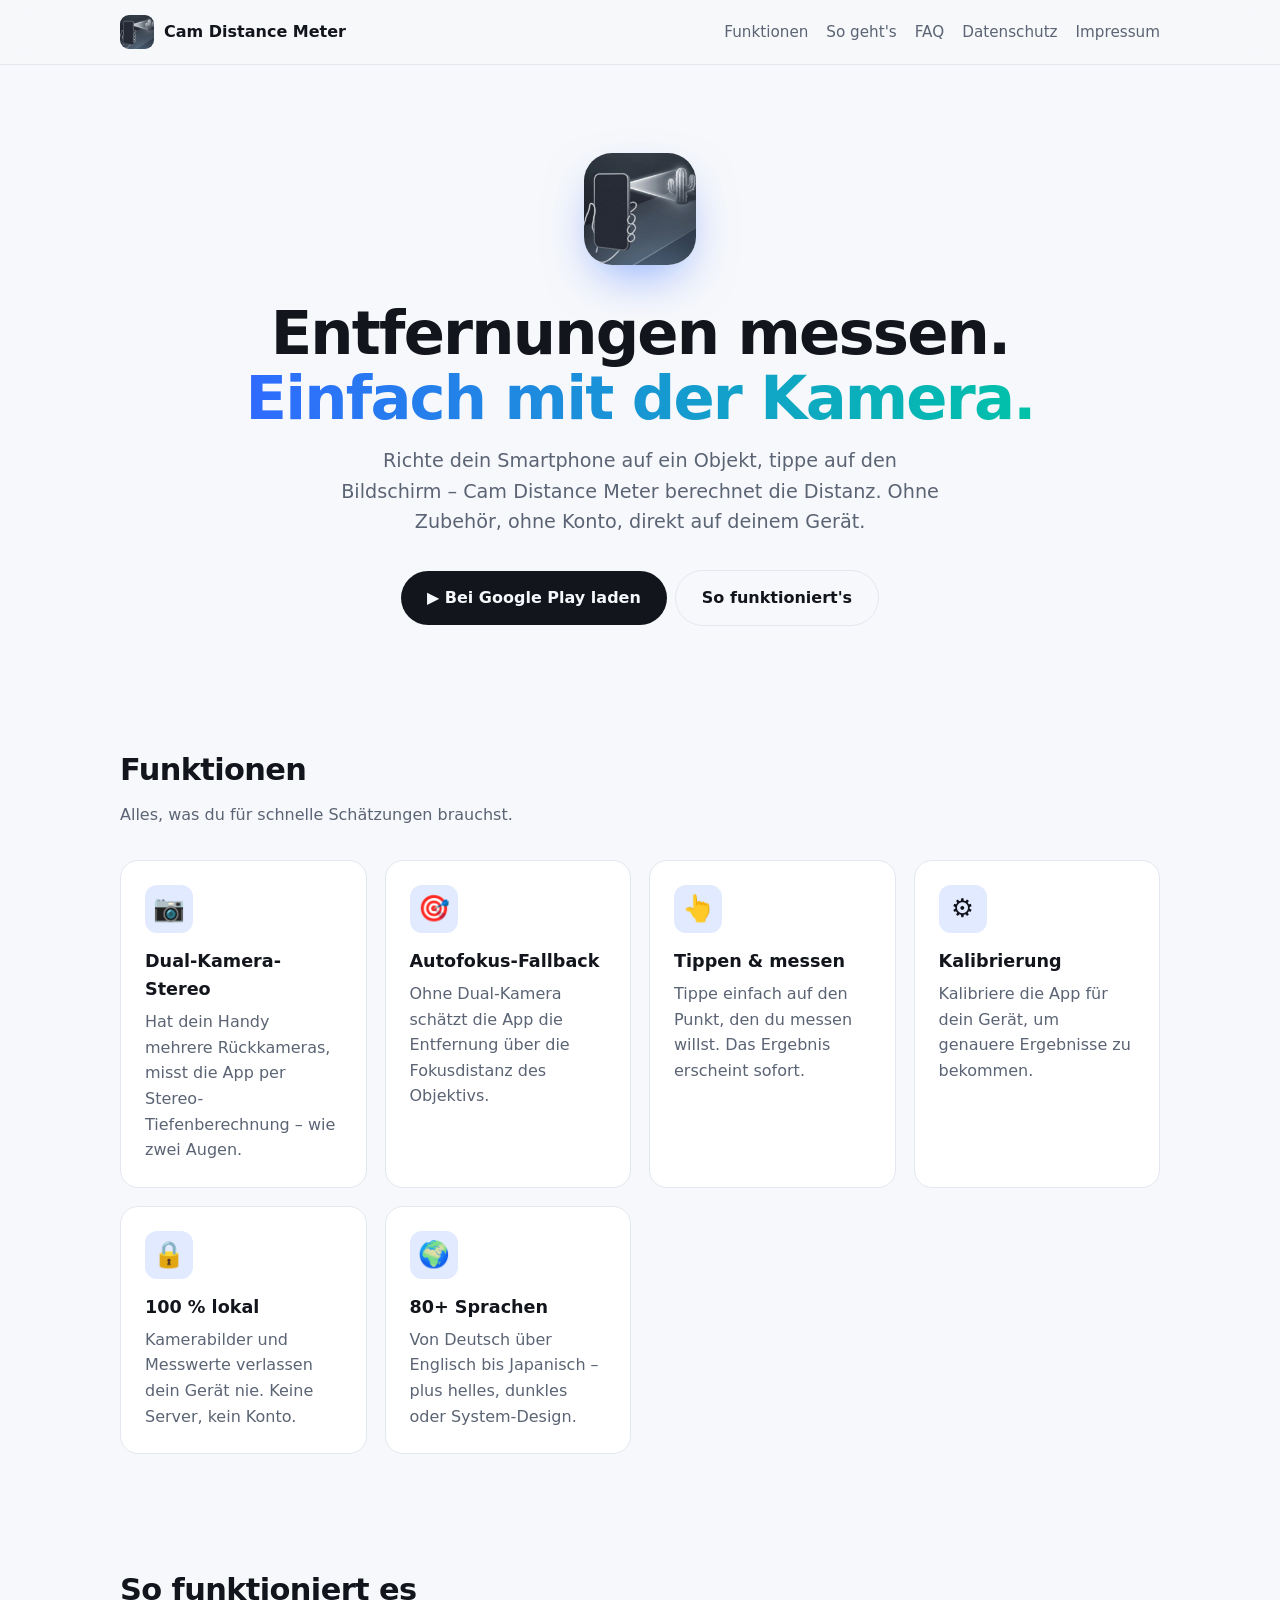
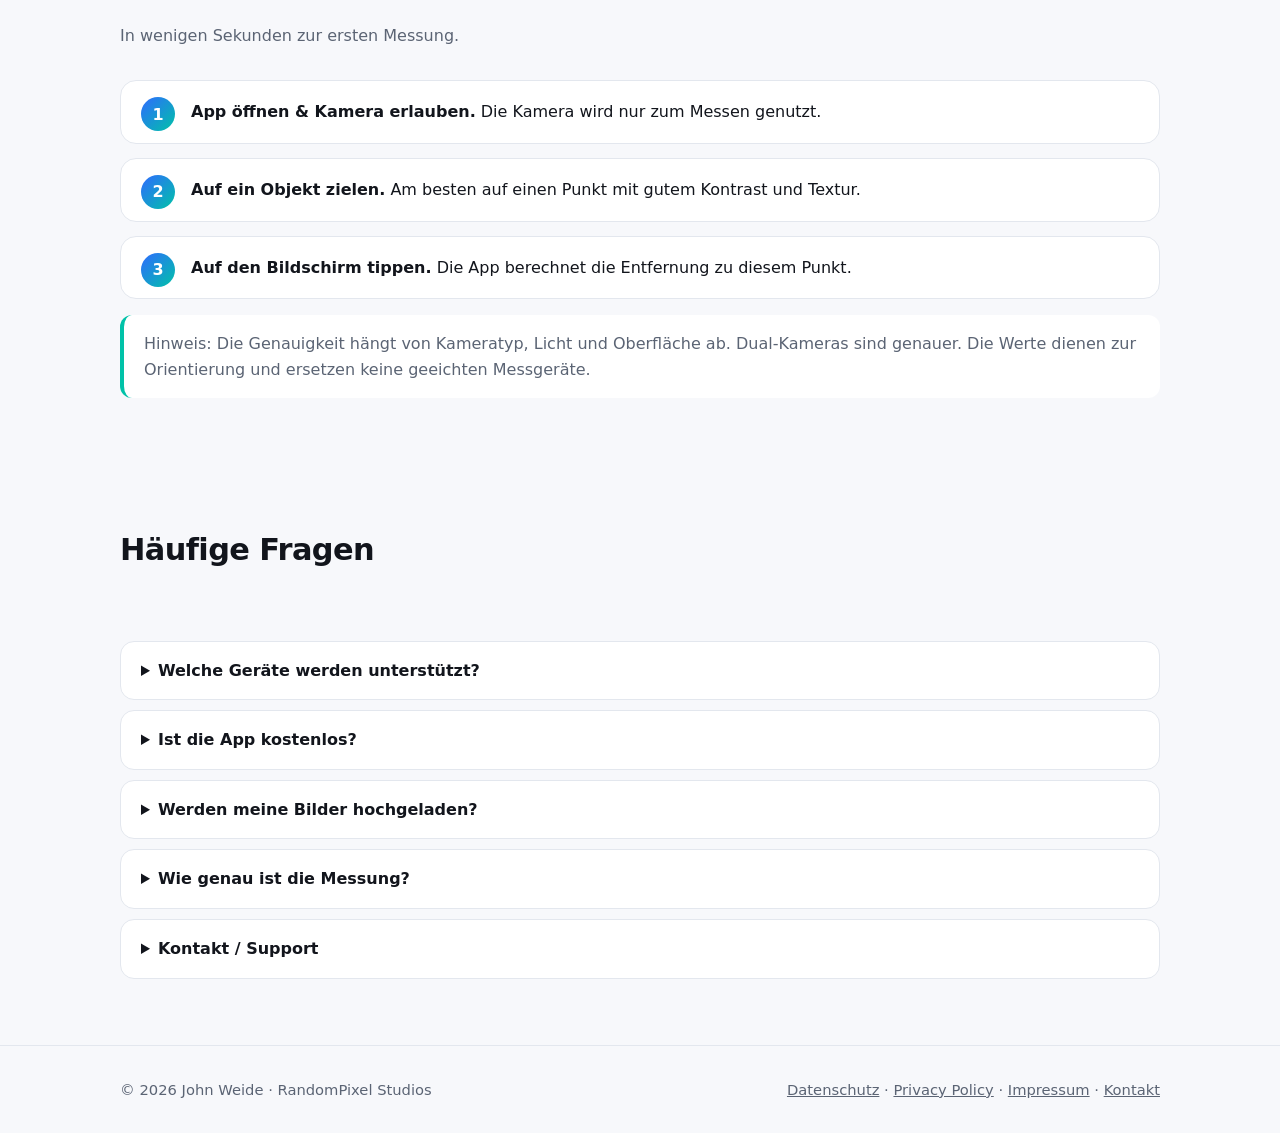
==== index.html @ 82d374c1 "Add Cam Distance Meter website Co-Authored-By: Claude Opus 5.5 <noreply@anthropic.com>" ====
<!doctype html>
<html lang="de"><head><meta charset="utf-8"><meta name="viewport" content="width=device-width,initial-scale=1">
<title>Cam Distance Meter – Entfernungen mit der Kamera messen</title>
<meta name="description" content="Cam Distance Meter misst Entfernungen mit der Kamera deines Android-Smartphones – per Dual-Kamera-Stereo oder Autofokus, komplett lokal auf dem Gerät.">
<link rel="icon" href="icon.png"><link rel="stylesheet" href="style.css"></head>
<body>
<header><div class="wrap"><a class="brand" href="#"><img src="icon.png" alt="">Cam Distance Meter</a>
<nav><a href="#features">Funktionen</a><a href="#how">So geht's</a><a href="#faq">FAQ</a><a href="datenschutz.html">Datenschutz</a><a href="impressum.html">Impressum</a></nav></div></header>
<main>
<div class="hero wrap"><img src="icon.png" alt="App-Icon Cam Distance Meter">
<h1>Entfernungen messen.<br><span class="grad">Einfach mit der Kamera.</span></h1>
<p class="lead">Richte dein Smartphone auf ein Objekt, tippe auf den Bildschirm – Cam Distance Meter berechnet die Distanz. Ohne Zubehör, ohne Konto, direkt auf deinem Gerät.</p>
<a class="btn" href="https://play.google.com/store/apps/details?id=com.camdistancemeter">▶ Bei Google Play laden</a><a class="btn alt" href="#how">So funktioniert's</a></div>

<section id="features"><div class="wrap"><h2>Funktionen</h2><p class="sub">Alles, was du für schnelle Schätzungen brauchst.</p>
<div class="grid">
<div class="card"><div class="ic">📷</div><h3>Dual-Kamera-Stereo</h3><p>Hat dein Handy mehrere Rückkameras, misst die App per Stereo-Tiefenberechnung – wie zwei Augen.</p></div>
<div class="card"><div class="ic">🎯</div><h3>Autofokus-Fallback</h3><p>Ohne Dual-Kamera schätzt die App die Entfernung über die Fokusdistanz des Objektivs.</p></div>
<div class="card"><div class="ic">👆</div><h3>Tippen &amp; messen</h3><p>Tippe einfach auf den Punkt, den du messen willst. Das Ergebnis erscheint sofort.</p></div>
<div class="card"><div class="ic">⚙️</div><h3>Kalibrierung</h3><p>Kalibriere die App für dein Gerät, um genauere Ergebnisse zu bekommen.</p></div>
<div class="card"><div class="ic">🔒</div><h3>100 % lokal</h3><p>Kamerabilder und Messwerte verlassen dein Gerät nie. Keine Server, kein Konto.</p></div>
<div class="card"><div class="ic">🌍</div><h3>80+ Sprachen</h3><p>Von Deutsch über Englisch bis Japanisch – plus helles, dunkles oder System-Design.</p></div>
</div></div></section>

<section id="how"><div class="wrap"><h2>So funktioniert es</h2><p class="sub">In wenigen Sekunden zur ersten Messung.</p>
<ol class="steps"><li><strong>App öffnen &amp; Kamera erlauben.</strong> Die Kamera wird nur zum Messen genutzt.</li>
<li><strong>Auf ein Objekt zielen.</strong> Am besten auf einen Punkt mit gutem Kontrast und Textur.</li>
<li><strong>Auf den Bildschirm tippen.</strong> Die App berechnet die Entfernung zu diesem Punkt.</li></ol>
<p class="note">Hinweis: Die Genauigkeit hängt von Kameratyp, Licht und Oberfläche ab. Dual-Kameras sind genauer. Die Werte dienen zur Orientierung und ersetzen keine geeichten Messgeräte.</p></div></section>

<section id="faq"><div class="wrap"><h2>Häufige Fragen</h2><p class="sub">&nbsp;</p>
<details><summary>Welche Geräte werden unterstützt?</summary><p>Android-Smartphones mit Rückkamera. Am besten funktioniert die App mit mehreren Rückkameras. Festfokus-Objektive ohne Autofokus können keine Entfernung messen.</p></details>
<details><summary>Ist die App kostenlos?</summary><p>Ja. Sie wird durch ein kleines Werbebanner (Google AdMob) finanziert. Deine Einwilligung kannst du in den App-Einstellungen unter Datenschutz jederzeit ändern.</p></details>
<details><summary>Werden meine Bilder hochgeladen?</summary><p>Nein. Alle Berechnungen laufen lokal auf deinem Gerät. Es werden keine Kamerabilder oder Messwerte gespeichert oder versendet.</p></details>
<details><summary>Wie genau ist die Messung?</summary><p>Das hängt vom Gerät ab. Für Schätzungen im Alltag reicht es meist gut aus. Für sicherheitsrelevante oder professionelle Messungen nutze bitte geeignete Messgeräte.</p></details>
<details><summary>Kontakt / Support</summary><p>Schreib uns an <a href="mailto:randompixxelstudios@gmail.com">randompixxelstudios@gmail.com</a>.</p></details>
</div></section>
</main>
<footer><div class="wrap"><span>© 2026 John Weide · RandomPixel Studios</span><span><a href="datenschutz.html">Datenschutz</a> · <a href="privacy.html">Privacy Policy</a> · <a href="impressum.html">Impressum</a> · <a href="mailto:randompixxelstudios@gmail.com">Kontakt</a></span></div></footer>
</body></html>
---- style.css ----
:root{--bg:#f7f8fb;--fg:#12151c;--muted:#5b6474;--card:#fff;--line:#e3e7ee;--accent:#2f6bff;--accent2:#00c2a8}
@media (prefers-color-scheme:dark){:root{--bg:#0c0f15;--fg:#eef1f6;--muted:#9aa4b5;--card:#151a23;--line:#242b38;--accent:#6b97ff;--accent2:#2ee0c6}}
*{box-sizing:border-box}html{scroll-behavior:smooth}
body{margin:0;background:var(--bg);color:var(--fg);font:16px/1.6 Inter,system-ui,-apple-system,"Segoe UI",Roboto,sans-serif}
a{color:var(--accent)}
.wrap{max-width:1080px;margin:0 auto;padding:0 20px}
header{position:sticky;top:0;z-index:5;backdrop-filter:blur(12px);background:color-mix(in srgb,var(--bg) 80%,transparent);border-bottom:1px solid var(--line)}
header .wrap{display:flex;align-items:center;justify-content:space-between;height:64px;gap:12px}
.brand{display:flex;align-items:center;gap:10px;font-weight:700;color:var(--fg);text-decoration:none}
.brand img{width:34px;height:34px;border-radius:9px}
nav{display:flex;gap:18px;flex-wrap:wrap}nav a{color:var(--muted);text-decoration:none;font-size:.95rem}nav a:hover{color:var(--fg)}
.hero{padding:88px 0 64px;text-align:center}
.hero img{width:112px;height:112px;border-radius:28px;box-shadow:0 20px 50px -15px color-mix(in srgb,var(--accent) 60%,transparent)}
h1{font-size:clamp(2.2rem,6vw,3.8rem);line-height:1.08;margin:28px 0 14px;letter-spacing:-.03em}
.grad{background:linear-gradient(90deg,var(--accent),var(--accent2));-webkit-background-clip:text;background-clip:text;color:transparent}
.lead{font-size:1.2rem;color:var(--muted);max-width:620px;margin:0 auto 32px}
.btn{display:inline-flex;align-items:center;gap:10px;padding:14px 26px;border-radius:999px;background:var(--fg);color:var(--bg);font-weight:600;text-decoration:none}
.btn.alt{background:transparent;color:var(--fg);border:1px solid var(--line);margin-left:8px}
section{padding:56px 0}h2{font-size:1.9rem;letter-spacing:-.02em;margin:0 0 8px}
.sub{color:var(--muted);margin:0 0 32px}
.grid{display:grid;grid-template-columns:repeat(auto-fit,minmax(230px,1fr));gap:18px}
.card{background:var(--card);border:1px solid var(--line);border-radius:18px;padding:24px}
.card .ic{font-size:1.6rem;width:48px;height:48px;display:grid;place-items:center;border-radius:12px;background:color-mix(in srgb,var(--accent) 14%,transparent);margin-bottom:14px}
.card h3{margin:0 0 6px;font-size:1.1rem}.card p{margin:0;color:var(--muted)}
.steps{counter-reset:s;list-style:none;padding:0;display:grid;gap:14px}
.steps li{counter-increment:s;background:var(--card);border:1px solid var(--line);border-radius:16px;padding:18px 20px 18px 70px;position:relative}
.steps li::before{content:counter(s);position:absolute;left:20px;top:16px;width:34px;height:34px;border-radius:50%;display:grid;place-items:center;background:linear-gradient(135deg,var(--accent),var(--accent2));color:#fff;font-weight:700}
.note{border-left:4px solid var(--accent2);background:var(--card);padding:16px 20px;border-radius:12px;color:var(--muted)}
details{background:var(--card);border:1px solid var(--line);border-radius:14px;padding:16px 20px;margin-bottom:10px}summary{cursor:pointer;font-weight:600}
footer{border-top:1px solid var(--line);padding:32px 0;color:var(--muted);font-size:.92rem}
footer .wrap{display:flex;justify-content:space-between;flex-wrap:wrap;gap:12px}footer a{color:var(--muted)}
.legal{max-width:780px;padding:48px 20px 80px}.legal h2{margin-top:48px;font-size:1.6rem}.legal h3{margin-top:28px}
.legal p,.legal li{color:var(--muted)}.legal .switch{margin-bottom:8px}
@media(max-width:640px){nav{display:none}.btn.alt{margin:10px 0 0}}
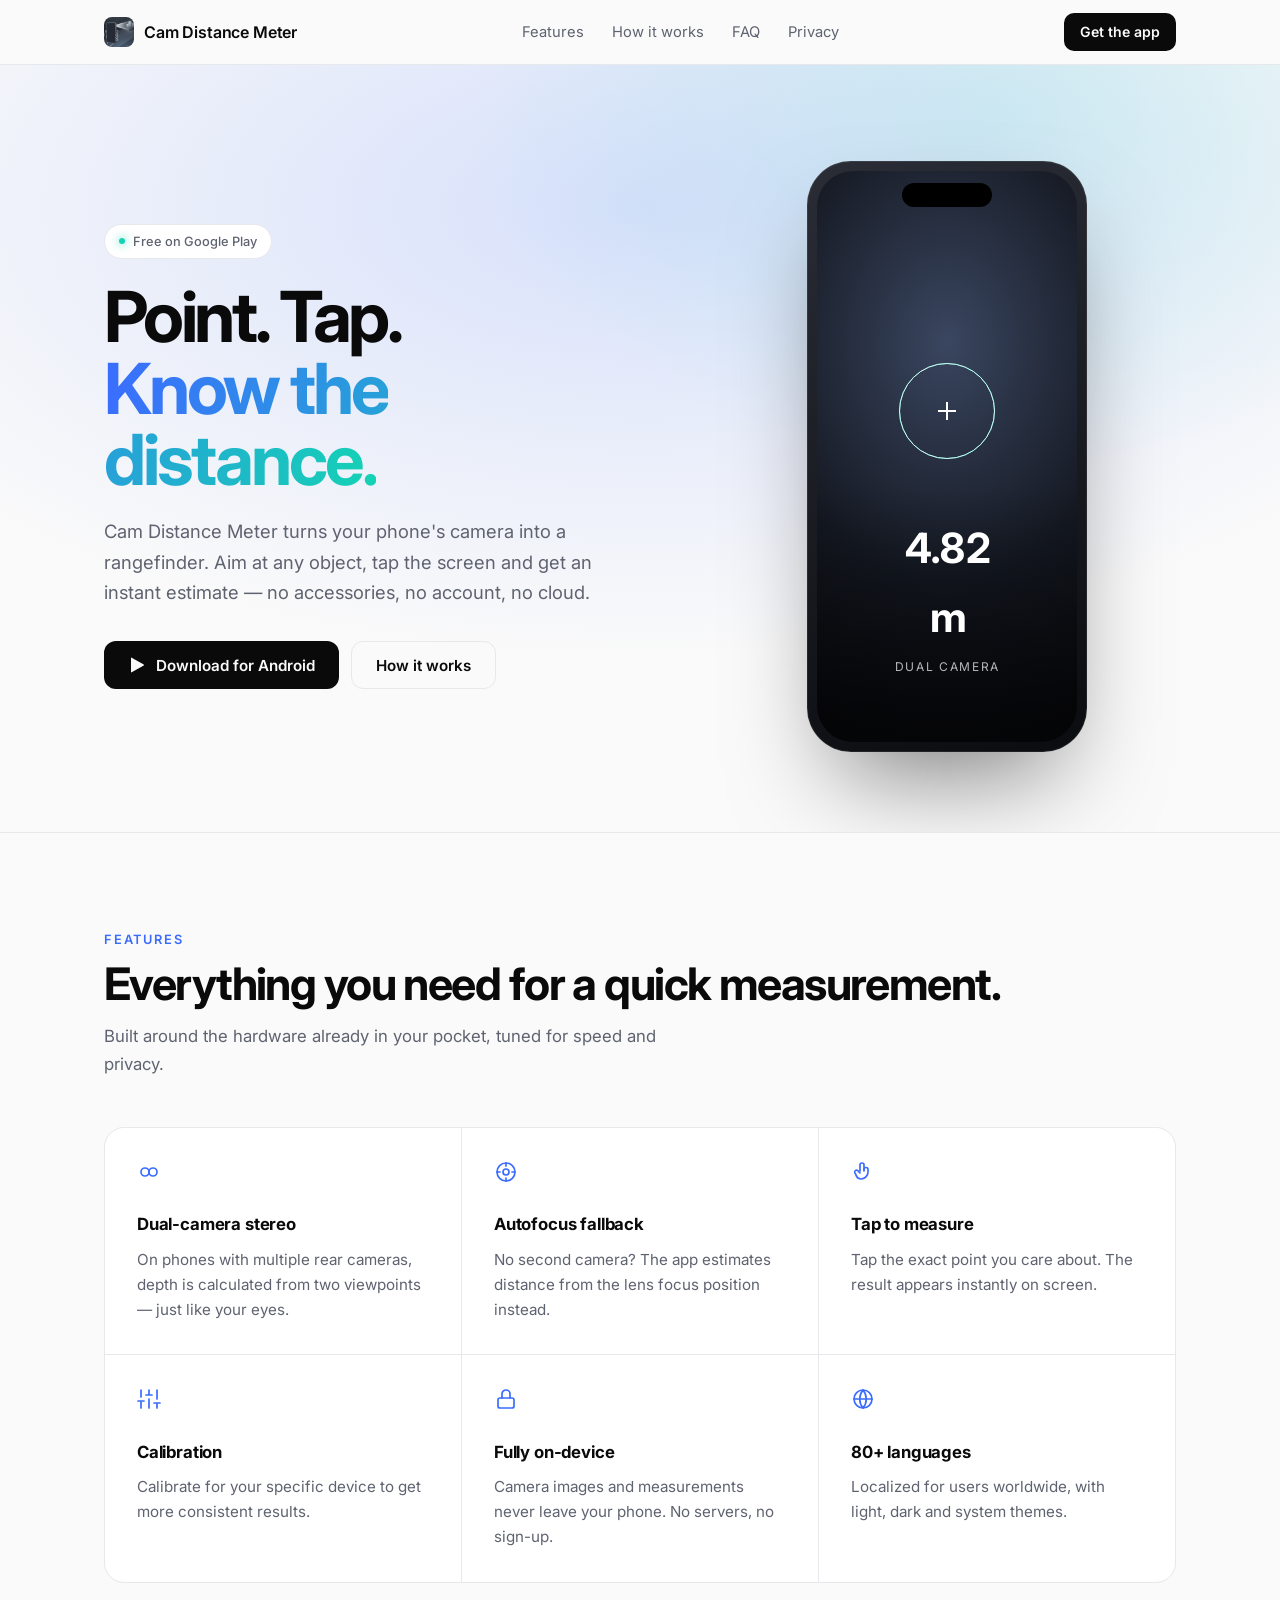
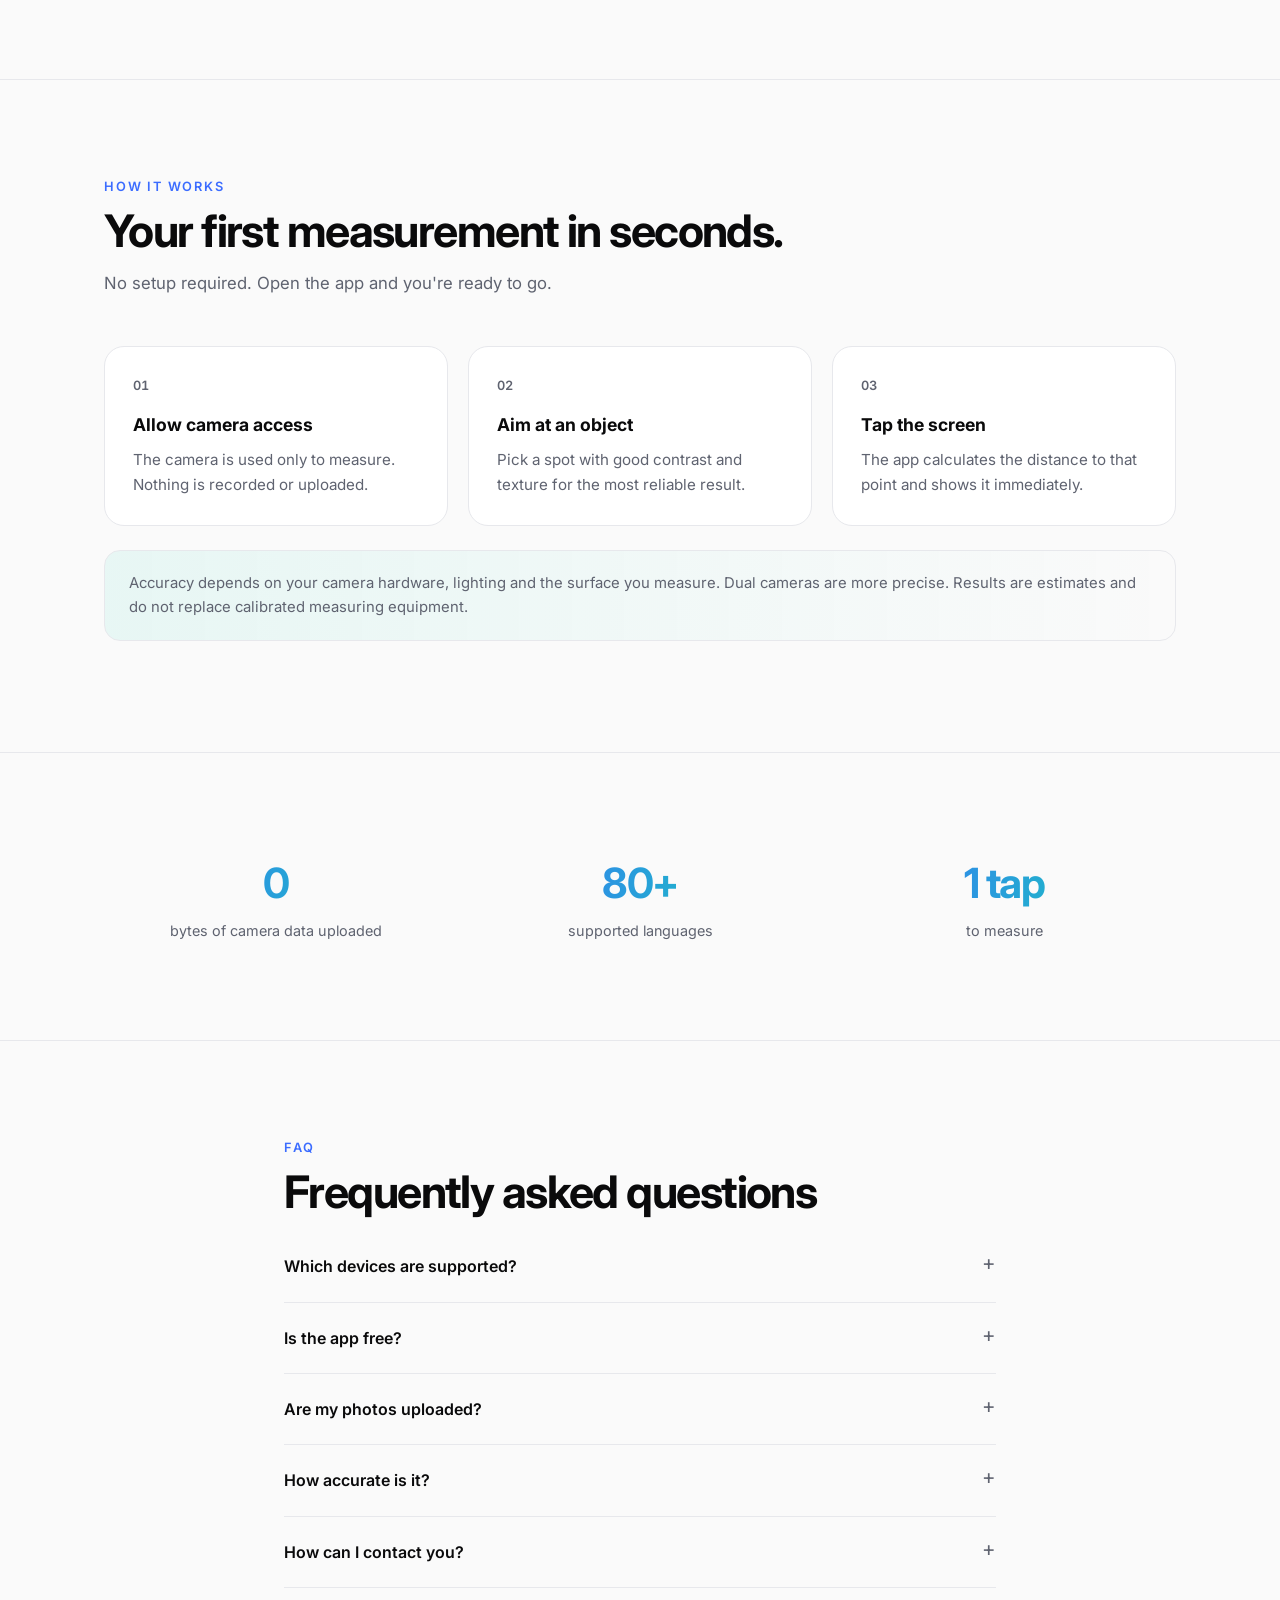
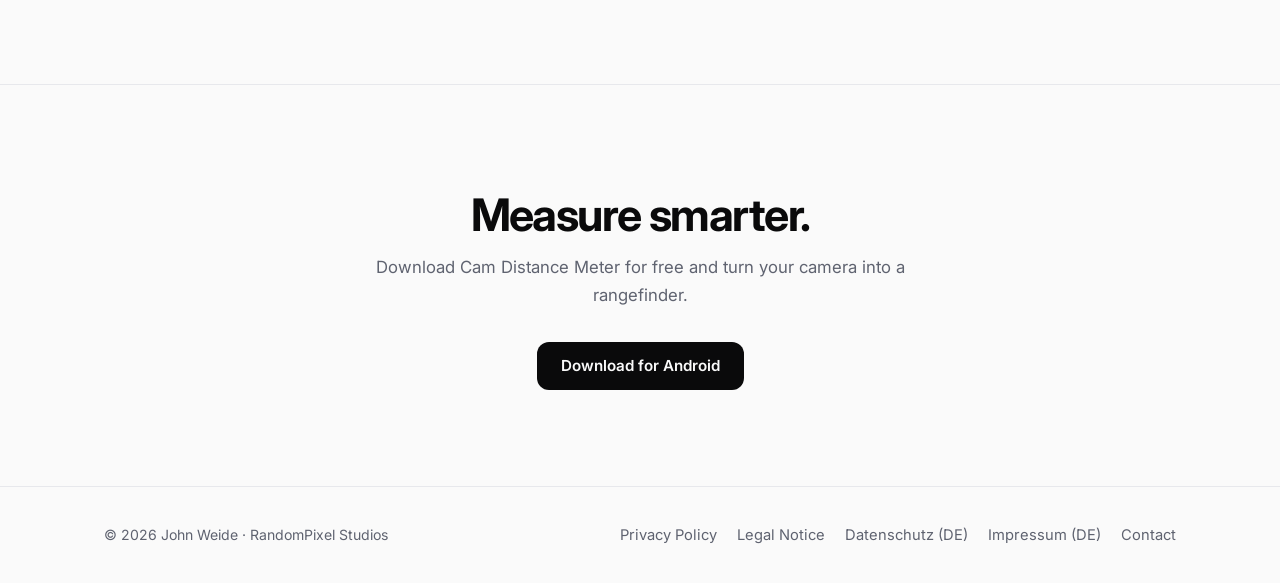
==== commit a8190894: "Redesign website in English Co-Authored-By: Claude Opus 5.5 <noreply@anthropic.com>" ====
--- a/index.html
+++ b/index.html
@@ -1,40 +1,57 @@
 <!doctype html>
-<html lang="de"><head><meta charset="utf-8"><meta name="viewport" content="width=device-width,initial-scale=1">
-<title>Cam Distance Meter – Entfernungen mit der Kamera messen</title>
-<meta name="description" content="Cam Distance Meter misst Entfernungen mit der Kamera deines Android-Smartphones – per Dual-Kamera-Stereo oder Autofokus, komplett lokal auf dem Gerät.">
-<link rel="icon" href="icon.png"><link rel="stylesheet" href="style.css"></head>
+<html lang="en"><head><meta charset="utf-8"><meta name="viewport" content="width=device-width,initial-scale=1">
+<title>Cam Distance Meter – Measure distance with your camera</title>
+<meta name="description" content="Cam Distance Meter measures distances with your Android phone's camera using dual-camera stereo depth or autofocus. Everything runs on your device.">
+<link rel="icon" href="icon.png">
+<link rel="preconnect" href="https://fonts.googleapis.com"><link href="https://fonts.googleapis.com/css2?family=Inter:wght@400;500;600;700&display=swap" rel="stylesheet">
+<link rel="stylesheet" href="style.css"></head>
 <body>
 <header><div class="wrap"><a class="brand" href="#"><img src="icon.png" alt="">Cam Distance Meter</a>
-<nav><a href="#features">Funktionen</a><a href="#how">So geht's</a><a href="#faq">FAQ</a><a href="datenschutz.html">Datenschutz</a><a href="impressum.html">Impressum</a></nav></div></header>
+<nav><a href="#features">Features</a><a href="#how">How it works</a><a href="#faq">FAQ</a><a href="privacy.html">Privacy</a></nav>
+<a class="btn sm" href="https://play.google.com/store/apps/details?id=com.camdistancemeter">Get the app</a></div></header>
 <main>
-<div class="hero wrap"><img src="icon.png" alt="App-Icon Cam Distance Meter">
-<h1>Entfernungen messen.<br><span class="grad">Einfach mit der Kamera.</span></h1>
-<p class="lead">Richte dein Smartphone auf ein Objekt, tippe auf den Bildschirm – Cam Distance Meter berechnet die Distanz. Ohne Zubehör, ohne Konto, direkt auf deinem Gerät.</p>
-<a class="btn" href="https://play.google.com/store/apps/details?id=com.camdistancemeter">▶ Bei Google Play laden</a><a class="btn alt" href="#how">So funktioniert's</a></div>
+<div class="hero"><div class="wrap">
+<div><span class="eyebrow"><i></i>Free on Google Play</span>
+<h1>Point. Tap.<br><span class="grad">Know the distance.</span></h1>
+<p class="lead">Cam Distance Meter turns your phone's camera into a rangefinder. Aim at any object, tap the screen and get an instant estimate — no accessories, no account, no cloud.</p>
+<div class="cta"><a class="btn" href="https://play.google.com/store/apps/details?id=com.camdistancemeter"><svg viewBox="0 0 24 24" fill="currentColor"><path d="M4 2.8v18.4c0 .5.5.8.9.6L21 12.6c.4-.2.4-.9 0-1.2L4.9 2.2c-.4-.2-.9.1-.9.6z"/></svg>Download for Android</a><a class="btn ghost" href="#how">How it works</a></div></div>
+<div class="phone" aria-hidden="true"><div class="screen"><div class="notch"></div><div class="pulse"></div><div class="reticle"></div><div class="readout"><b>4.82 m</b><span>Dual camera</span></div></div></div>
+</div></div>
 
-<section id="features"><div class="wrap"><h2>Funktionen</h2><p class="sub">Alles, was du für schnelle Schätzungen brauchst.</p>
+<section id="features"><div class="wrap"><div class="kicker">Features</div><h2>Everything you need for a quick measurement.</h2><p class="sub">Built around the hardware already in your pocket, tuned for speed and privacy.</p>
 <div class="grid">
-<div class="card"><div class="ic">📷</div><h3>Dual-Kamera-Stereo</h3><p>Hat dein Handy mehrere Rückkameras, misst die App per Stereo-Tiefenberechnung – wie zwei Augen.</p></div>
-<div class="card"><div class="ic">🎯</div><h3>Autofokus-Fallback</h3><p>Ohne Dual-Kamera schätzt die App die Entfernung über die Fokusdistanz des Objektivs.</p></div>
-<div class="card"><div class="ic">👆</div><h3>Tippen &amp; messen</h3><p>Tippe einfach auf den Punkt, den du messen willst. Das Ergebnis erscheint sofort.</p></div>
-<div class="card"><div class="ic">⚙️</div><h3>Kalibrierung</h3><p>Kalibriere die App für dein Gerät, um genauere Ergebnisse zu bekommen.</p></div>
-<div class="card"><div class="ic">🔒</div><h3>100 % lokal</h3><p>Kamerabilder und Messwerte verlassen dein Gerät nie. Keine Server, kein Konto.</p></div>
-<div class="card"><div class="ic">🌍</div><h3>80+ Sprachen</h3><p>Von Deutsch über Englisch bis Japanisch – plus helles, dunkles oder System-Design.</p></div>
+<div class="feat"><svg viewBox="0 0 24 24"><circle cx="8" cy="12" r="4"/><circle cx="16" cy="12" r="4"/></svg><h3>Dual-camera stereo</h3><p>On phones with multiple rear cameras, depth is calculated from two viewpoints — just like your eyes.</p></div>
+<div class="feat"><svg viewBox="0 0 24 24"><circle cx="12" cy="12" r="9"/><circle cx="12" cy="12" r="3"/><path d="M12 3v3M12 18v3M3 12h3M18 12h3"/></svg><h3>Autofocus fallback</h3><p>No second camera? The app estimates distance from the lens focus position instead.</p></div>
+<div class="feat"><svg viewBox="0 0 24 24"><path d="M9 11V5a2 2 0 0 1 4 0v6"/><path d="M13 9.5a2 2 0 0 1 4 0V12a7 7 0 0 1-7 7h-.5A5.5 5.5 0 0 1 5 15l-1.2-2.4a1.8 1.8 0 0 1 3-1.9L9 13"/></svg><h3>Tap to measure</h3><p>Tap the exact point you care about. The result appears instantly on screen.</p></div>
+<div class="feat"><svg viewBox="0 0 24 24"><path d="M4 21v-7M4 10V3M12 21v-9M12 8V3M20 21v-5M20 12V3M1 14h6M9 8h6M17 16h6"/></svg><h3>Calibration</h3><p>Calibrate for your specific device to get more consistent results.</p></div>
+<div class="feat"><svg viewBox="0 0 24 24"><rect x="4" y="11" width="16" height="10" rx="2"/><path d="M8 11V7a4 4 0 0 1 8 0v4"/></svg><h3>Fully on-device</h3><p>Camera images and measurements never leave your phone. No servers, no sign-up.</p></div>
+<div class="feat"><svg viewBox="0 0 24 24"><circle cx="12" cy="12" r="9"/><path d="M3 12h18M12 3a14 14 0 0 1 0 18M12 3a14 14 0 0 0 0 18"/></svg><h3>80+ languages</h3><p>Localized for users worldwide, with light, dark and system themes.</p></div>
 </div></div></section>
 
-<section id="how"><div class="wrap"><h2>So funktioniert es</h2><p class="sub">In wenigen Sekunden zur ersten Messung.</p>
-<ol class="steps"><li><strong>App öffnen &amp; Kamera erlauben.</strong> Die Kamera wird nur zum Messen genutzt.</li>
-<li><strong>Auf ein Objekt zielen.</strong> Am besten auf einen Punkt mit gutem Kontrast und Textur.</li>
-<li><strong>Auf den Bildschirm tippen.</strong> Die App berechnet die Entfernung zu diesem Punkt.</li></ol>
-<p class="note">Hinweis: Die Genauigkeit hängt von Kameratyp, Licht und Oberfläche ab. Dual-Kameras sind genauer. Die Werte dienen zur Orientierung und ersetzen keine geeichten Messgeräte.</p></div></section>
+<section id="how"><div class="wrap"><div class="kicker">How it works</div><h2>Your first measurement in seconds.</h2><p class="sub">No setup required. Open the app and you're ready to go.</p>
+<div class="steps">
+<div class="step"><div class="n">01</div><h3>Allow camera access</h3><p>The camera is used only to measure. Nothing is recorded or uploaded.</p></div>
+<div class="step"><div class="n">02</div><h3>Aim at an object</h3><p>Pick a spot with good contrast and texture for the most reliable result.</p></div>
+<div class="step"><div class="n">03</div><h3>Tap the screen</h3><p>The app calculates the distance to that point and shows it immediately.</p></div>
+</div>
+<p class="callout">Accuracy depends on your camera hardware, lighting and the surface you measure. Dual cameras are more precise. Results are estimates and do not replace calibrated measuring equipment.</p>
+</div></section>
 
-<section id="faq"><div class="wrap"><h2>Häufige Fragen</h2><p class="sub">&nbsp;</p>
-<details><summary>Welche Geräte werden unterstützt?</summary><p>Android-Smartphones mit Rückkamera. Am besten funktioniert die App mit mehreren Rückkameras. Festfokus-Objektive ohne Autofokus können keine Entfernung messen.</p></details>
-<details><summary>Ist die App kostenlos?</summary><p>Ja. Sie wird durch ein kleines Werbebanner (Google AdMob) finanziert. Deine Einwilligung kannst du in den App-Einstellungen unter Datenschutz jederzeit ändern.</p></details>
-<details><summary>Werden meine Bilder hochgeladen?</summary><p>Nein. Alle Berechnungen laufen lokal auf deinem Gerät. Es werden keine Kamerabilder oder Messwerte gespeichert oder versendet.</p></details>
-<details><summary>Wie genau ist die Messung?</summary><p>Das hängt vom Gerät ab. Für Schätzungen im Alltag reicht es meist gut aus. Für sicherheitsrelevante oder professionelle Messungen nutze bitte geeignete Messgeräte.</p></details>
-<details><summary>Kontakt / Support</summary><p>Schreib uns an <a href="mailto:randompixxelstudios@gmail.com">randompixxelstudios@gmail.com</a>.</p></details>
+<section><div class="wrap stats">
+<div><b class="grad">0</b><span>bytes of camera data uploaded</span></div>
+<div><b class="grad">80+</b><span>supported languages</span></div>
+<div><b class="grad">1 tap</b><span>to measure</span></div>
 </div></section>
+
+<section id="faq"><div class="wrap faq"><div class="kicker">FAQ</div><h2>Frequently asked questions</h2>
+<details><summary>Which devices are supported?</summary><p>Android phones with a rear camera. The app works best on devices with multiple rear cameras. Fixed-focus lenses without autofocus cannot measure distance.</p></details>
+<details><summary>Is the app free?</summary><p>Yes. It is supported by a small banner ad (Google AdMob). You can change your ad consent at any time in the app under Settings → Privacy.</p></details>
+<details><summary>Are my photos uploaded?</summary><p>No. All calculations run locally on your device. Camera images and measurement results are never stored on or sent to our servers.</p></details>
+<details><summary>How accurate is it?</summary><p>It depends on your device. For everyday estimates it works well. For safety-critical or professional measurements, please use proper measuring equipment.</p></details>
+<details><summary>How can I contact you?</summary><p>Email us at <a href="mailto:randompixxelstudios@gmail.com">randompixxelstudios@gmail.com</a>.</p></details>
+</div></section>
+
+<section class="final"><div class="wrap"><h2>Measure smarter.</h2><p class="sub">Download Cam Distance Meter for free and turn your camera into a rangefinder.</p><a class="btn" href="https://play.google.com/store/apps/details?id=com.camdistancemeter">Download for Android</a></div></section>
 </main>
-<footer><div class="wrap"><span>© 2026 John Weide · RandomPixel Studios</span><span><a href="datenschutz.html">Datenschutz</a> · <a href="privacy.html">Privacy Policy</a> · <a href="impressum.html">Impressum</a> · <a href="mailto:randompixxelstudios@gmail.com">Kontakt</a></span></div></footer>
+<footer><div class="wrap"><span>© 2026 John Weide · RandomPixel Studios</span><nav><a href="privacy.html">Privacy Policy</a><a href="privacy.html#legal">Legal Notice</a><a href="datenschutz.html">Datenschutz (DE)</a><a href="impressum.html">Impressum (DE)</a><a href="mailto:randompixxelstudios@gmail.com">Contact</a></nav></div></footer>
 </body></html>
--- a/style.css
+++ b/style.css
@@ -1,34 +1,70 @@
-:root{--bg:#f7f8fb;--fg:#12151c;--muted:#5b6474;--card:#fff;--line:#e3e7ee;--accent:#2f6bff;--accent2:#00c2a8}
-@media (prefers-color-scheme:dark){:root{--bg:#0c0f15;--fg:#eef1f6;--muted:#9aa4b5;--card:#151a23;--line:#242b38;--accent:#6b97ff;--accent2:#2ee0c6}}
+:root{--bg:#fafafa;--bg2:#fff;--fg:#0a0a0b;--muted:#5f6370;--line:#e7e8ec;--accent:#3b6cff;--accent2:#14d3b4;--glow:rgba(59,108,255,.18)}
+@media (prefers-color-scheme:dark){:root{--bg:#07080b;--bg2:#0f1116;--fg:#f2f3f5;--muted:#8d93a1;--line:#1c1f27;--accent:#6d8fff;--accent2:#2ee6c6;--glow:rgba(109,143,255,.22)}}
 *{box-sizing:border-box}html{scroll-behavior:smooth}
-body{margin:0;background:var(--bg);color:var(--fg);font:16px/1.6 Inter,system-ui,-apple-system,"Segoe UI",Roboto,sans-serif}
-a{color:var(--accent)}
-.wrap{max-width:1080px;margin:0 auto;padding:0 20px}
-header{position:sticky;top:0;z-index:5;backdrop-filter:blur(12px);background:color-mix(in srgb,var(--bg) 80%,transparent);border-bottom:1px solid var(--line)}
-header .wrap{display:flex;align-items:center;justify-content:space-between;height:64px;gap:12px}
-.brand{display:flex;align-items:center;gap:10px;font-weight:700;color:var(--fg);text-decoration:none}
-.brand img{width:34px;height:34px;border-radius:9px}
-nav{display:flex;gap:18px;flex-wrap:wrap}nav a{color:var(--muted);text-decoration:none;font-size:.95rem}nav a:hover{color:var(--fg)}
-.hero{padding:88px 0 64px;text-align:center}
-.hero img{width:112px;height:112px;border-radius:28px;box-shadow:0 20px 50px -15px color-mix(in srgb,var(--accent) 60%,transparent)}
-h1{font-size:clamp(2.2rem,6vw,3.8rem);line-height:1.08;margin:28px 0 14px;letter-spacing:-.03em}
-.grad{background:linear-gradient(90deg,var(--accent),var(--accent2));-webkit-background-clip:text;background-clip:text;color:transparent}
-.lead{font-size:1.2rem;color:var(--muted);max-width:620px;margin:0 auto 32px}
-.btn{display:inline-flex;align-items:center;gap:10px;padding:14px 26px;border-radius:999px;background:var(--fg);color:var(--bg);font-weight:600;text-decoration:none}
-.btn.alt{background:transparent;color:var(--fg);border:1px solid var(--line);margin-left:8px}
-section{padding:56px 0}h2{font-size:1.9rem;letter-spacing:-.02em;margin:0 0 8px}
-.sub{color:var(--muted);margin:0 0 32px}
-.grid{display:grid;grid-template-columns:repeat(auto-fit,minmax(230px,1fr));gap:18px}
-.card{background:var(--card);border:1px solid var(--line);border-radius:18px;padding:24px}
-.card .ic{font-size:1.6rem;width:48px;height:48px;display:grid;place-items:center;border-radius:12px;background:color-mix(in srgb,var(--accent) 14%,transparent);margin-bottom:14px}
-.card h3{margin:0 0 6px;font-size:1.1rem}.card p{margin:0;color:var(--muted)}
-.steps{counter-reset:s;list-style:none;padding:0;display:grid;gap:14px}
-.steps li{counter-increment:s;background:var(--card);border:1px solid var(--line);border-radius:16px;padding:18px 20px 18px 70px;position:relative}
-.steps li::before{content:counter(s);position:absolute;left:20px;top:16px;width:34px;height:34px;border-radius:50%;display:grid;place-items:center;background:linear-gradient(135deg,var(--accent),var(--accent2));color:#fff;font-weight:700}
-.note{border-left:4px solid var(--accent2);background:var(--card);padding:16px 20px;border-radius:12px;color:var(--muted)}
-details{background:var(--card);border:1px solid var(--line);border-radius:14px;padding:16px 20px;margin-bottom:10px}summary{cursor:pointer;font-weight:600}
-footer{border-top:1px solid var(--line);padding:32px 0;color:var(--muted);font-size:.92rem}
-footer .wrap{display:flex;justify-content:space-between;flex-wrap:wrap;gap:12px}footer a{color:var(--muted)}
-.legal{max-width:780px;padding:48px 20px 80px}.legal h2{margin-top:48px;font-size:1.6rem}.legal h3{margin-top:28px}
-.legal p,.legal li{color:var(--muted)}.legal .switch{margin-bottom:8px}
-@media(max-width:640px){nav{display:none}.btn.alt{margin:10px 0 0}}
+body{margin:0;background:var(--bg);color:var(--fg);font:16px/1.65 "Inter",system-ui,-apple-system,"Segoe UI",Roboto,sans-serif;-webkit-font-smoothing:antialiased}
+a{color:inherit}
+.wrap{max-width:1120px;margin:0 auto;padding:0 24px}
+header{position:sticky;top:0;z-index:10;backdrop-filter:saturate(180%) blur(16px);background:color-mix(in srgb,var(--bg) 72%,transparent);border-bottom:1px solid var(--line)}
+header .wrap{display:flex;align-items:center;justify-content:space-between;height:64px}
+.brand{display:flex;align-items:center;gap:10px;font-weight:600;text-decoration:none;letter-spacing:-.01em}
+.brand img{width:30px;height:30px;border-radius:8px}
+nav{display:flex;gap:28px}nav a{color:var(--muted);text-decoration:none;font-size:.92rem;transition:color .2s}nav a:hover{color:var(--fg)}
+.btn{display:inline-flex;align-items:center;gap:10px;height:48px;padding:0 24px;border-radius:12px;background:var(--fg);color:var(--bg);font-weight:600;font-size:.95rem;text-decoration:none;transition:transform .2s,opacity .2s}
+.btn:hover{transform:translateY(-1px);opacity:.92}.btn svg{width:18px;height:18px}
+.btn.ghost{background:transparent;color:var(--fg);border:1px solid var(--line)}
+.btn.sm{height:38px;padding:0 16px;font-size:.88rem;border-radius:10px}
+.hero{position:relative;overflow:hidden;padding:96px 0 80px}
+.hero::before{content:"";position:absolute;inset:-40% -20% auto;height:900px;background:radial-gradient(closest-side,var(--glow),transparent),radial-gradient(closest-side at 70% 40%,color-mix(in srgb,var(--accent2) 14%,transparent),transparent);pointer-events:none}
+.hero .wrap{position:relative;display:grid;grid-template-columns:1.1fr .9fr;gap:56px;align-items:center}
+.eyebrow{display:inline-flex;align-items:center;gap:8px;font-size:.8rem;font-weight:500;color:var(--muted);border:1px solid var(--line);border-radius:999px;padding:6px 14px;background:var(--bg2)}
+.eyebrow i{width:6px;height:6px;border-radius:50%;background:var(--accent2);box-shadow:0 0 10px var(--accent2)}
+h1{font-size:clamp(2.6rem,6vw,4.4rem);line-height:1.02;letter-spacing:-.045em;font-weight:700;margin:22px 0 20px}
+.grad{background:linear-gradient(100deg,var(--accent),var(--accent2));-webkit-background-clip:text;background-clip:text;color:transparent}
+.lead{font-size:1.15rem;color:var(--muted);max-width:520px;margin:0 0 34px}
+.cta{display:flex;gap:12px;flex-wrap:wrap}
+.phone{justify-self:center;width:280px;aspect-ratio:9/19;border-radius:44px;padding:10px;background:linear-gradient(160deg,#2a2d36,#0b0c10);box-shadow:0 50px 100px -30px rgba(0,0,0,.5),inset 0 0 0 1px rgba(255,255,255,.08)}
+.screen{position:relative;height:100%;border-radius:36px;overflow:hidden;background:radial-gradient(120% 70% at 50% 30%,#3a4660,#141821 60%,#090a0e)}
+.screen::after{content:"";position:absolute;inset:auto 0 0;height:45%;background:linear-gradient(transparent,rgba(0,0,0,.55))}
+.reticle{position:absolute;left:50%;top:42%;width:96px;height:96px;transform:translate(-50%,-50%);border:1.5px solid rgba(255,255,255,.85);border-radius:50%}
+.reticle::before,.reticle::after{content:"";position:absolute;background:#fff;left:50%;top:50%;transform:translate(-50%,-50%)}
+.reticle::before{width:2px;height:18px}.reticle::after{width:18px;height:2px}
+.pulse{position:absolute;left:50%;top:42%;width:96px;height:96px;transform:translate(-50%,-50%);border-radius:50%;border:1.5px solid var(--accent2);animation:p 2.4s ease-out infinite}
+@keyframes p{from{opacity:.9;width:96px;height:96px}to{opacity:0;width:200px;height:200px}}
+.readout{position:absolute;z-index:2;left:50%;bottom:64px;transform:translateX(-50%);text-align:center;color:#fff}
+.readout b{display:block;font-size:2.6rem;font-weight:700;letter-spacing:-.04em;font-variant-numeric:tabular-nums}
+.readout span{font-size:.75rem;letter-spacing:.14em;text-transform:uppercase;opacity:.7}
+.notch{position:absolute;top:12px;left:50%;transform:translateX(-50%);width:90px;height:24px;border-radius:20px;background:#000;z-index:3}
+section{padding:96px 0;border-top:1px solid var(--line)}
+.kicker{font-size:.8rem;font-weight:600;letter-spacing:.14em;text-transform:uppercase;color:var(--accent)}
+h2{font-size:clamp(1.9rem,4vw,2.8rem);letter-spacing:-.035em;line-height:1.1;margin:10px 0 14px}
+.sub{color:var(--muted);max-width:560px;margin:0 0 48px;font-size:1.05rem}
+.grid{display:grid;grid-template-columns:repeat(3,1fr);gap:1px;background:var(--line);border:1px solid var(--line);border-radius:20px;overflow:hidden}
+.feat{background:var(--bg2);padding:32px}
+.feat svg{width:24px;height:24px;stroke:var(--accent);fill:none;stroke-width:1.7;stroke-linecap:round;stroke-linejoin:round;margin-bottom:20px}
+.feat h3{margin:0 0 8px;font-size:1.05rem;letter-spacing:-.01em}.feat p{margin:0;color:var(--muted);font-size:.95rem}
+.steps{display:grid;grid-template-columns:repeat(3,1fr);gap:20px}
+.step{padding:28px;border:1px solid var(--line);border-radius:20px;background:var(--bg2)}
+.step .n{font-size:.8rem;font-weight:600;color:var(--muted);font-variant-numeric:tabular-nums}
+.step h3{margin:14px 0 8px;font-size:1.1rem}.step p{margin:0;color:var(--muted);font-size:.95rem}
+.callout{margin-top:24px;padding:20px 24px;border-radius:16px;border:1px solid var(--line);color:var(--muted);font-size:.93rem;background:linear-gradient(90deg,color-mix(in srgb,var(--accent2) 8%,transparent),transparent)}
+.stats{display:grid;grid-template-columns:repeat(3,1fr);gap:20px;text-align:center}
+.stats b{display:block;font-size:2.6rem;letter-spacing:-.04em}.stats span{color:var(--muted);font-size:.9rem}
+.faq{max-width:760px}
+details{border-bottom:1px solid var(--line);padding:22px 0}
+summary{cursor:pointer;font-weight:600;list-style:none;display:flex;justify-content:space-between;gap:16px}
+summary::-webkit-details-marker{display:none}
+summary::after{content:"+";color:var(--muted);font-weight:400;font-size:1.3rem;line-height:1;transition:transform .2s}
+details[open] summary::after{transform:rotate(45deg)}
+details p{color:var(--muted);margin:12px 0 0}
+.final{text-align:center}.final .sub{margin:0 auto 32px}
+footer{border-top:1px solid var(--line);padding:36px 0;color:var(--muted);font-size:.88rem}
+footer .wrap{display:flex;justify-content:space-between;flex-wrap:wrap;gap:16px}
+footer nav{gap:20px}footer a{text-decoration:none}footer a:hover{color:var(--fg)}
+.legal{max-width:760px;padding:72px 24px 96px}
+.legal h2{font-size:2.2rem;margin:0 0 6px}.legal h2+p{color:var(--muted);margin-bottom:32px}
+.legal h2:not(:first-of-type){margin-top:72px;padding-top:48px;border-top:1px solid var(--line)}
+.legal h3{margin:36px 0 10px;font-size:1.1rem;letter-spacing:-.01em}
+.legal p,.legal li{color:var(--muted)}.legal a{color:var(--accent)}
+.legal .switch{font-size:.88rem;margin:0 0 40px}
+@media(max-width:860px){.hero .wrap{grid-template-columns:1fr}.phone{width:240px}.grid,.steps{grid-template-columns:1fr}header nav{display:none}.hero{padding:64px 0}section{padding:72px 0}}
+@media(max-width:520px){.stats{grid-template-columns:1fr}}
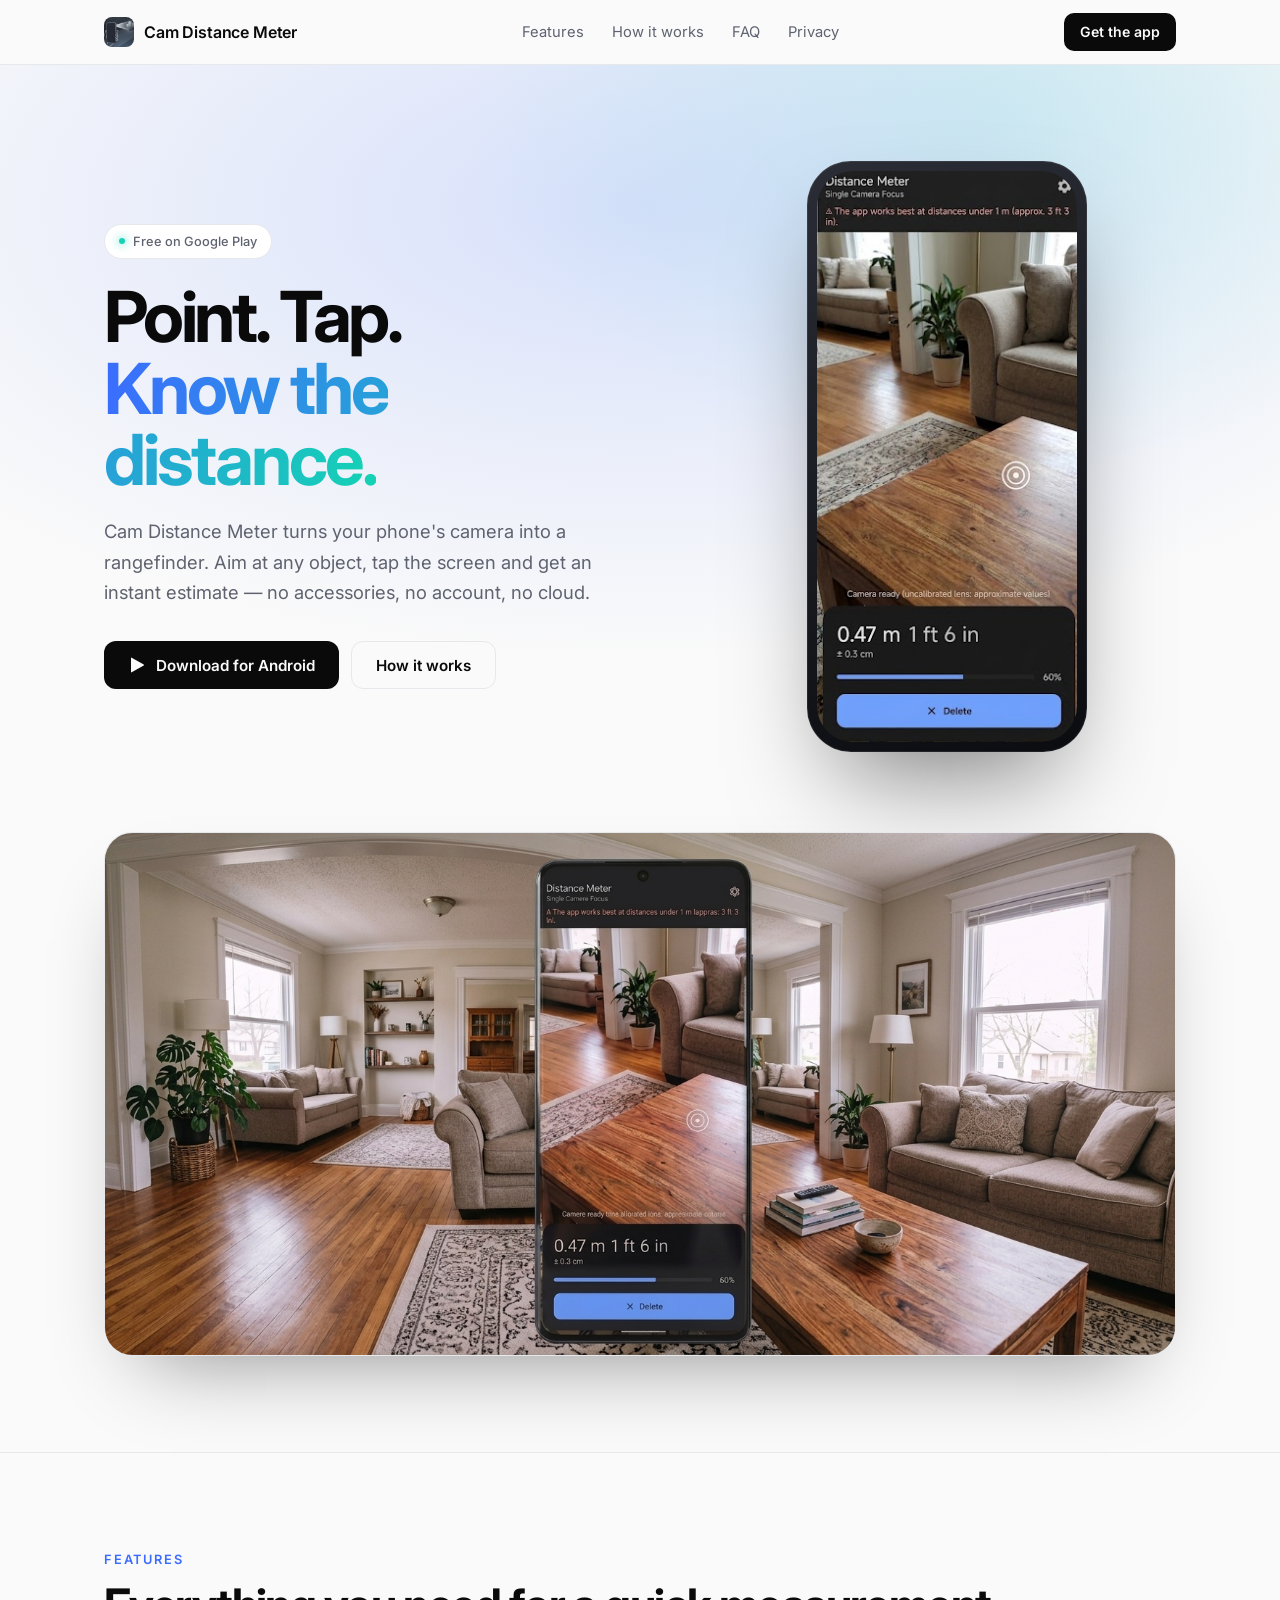
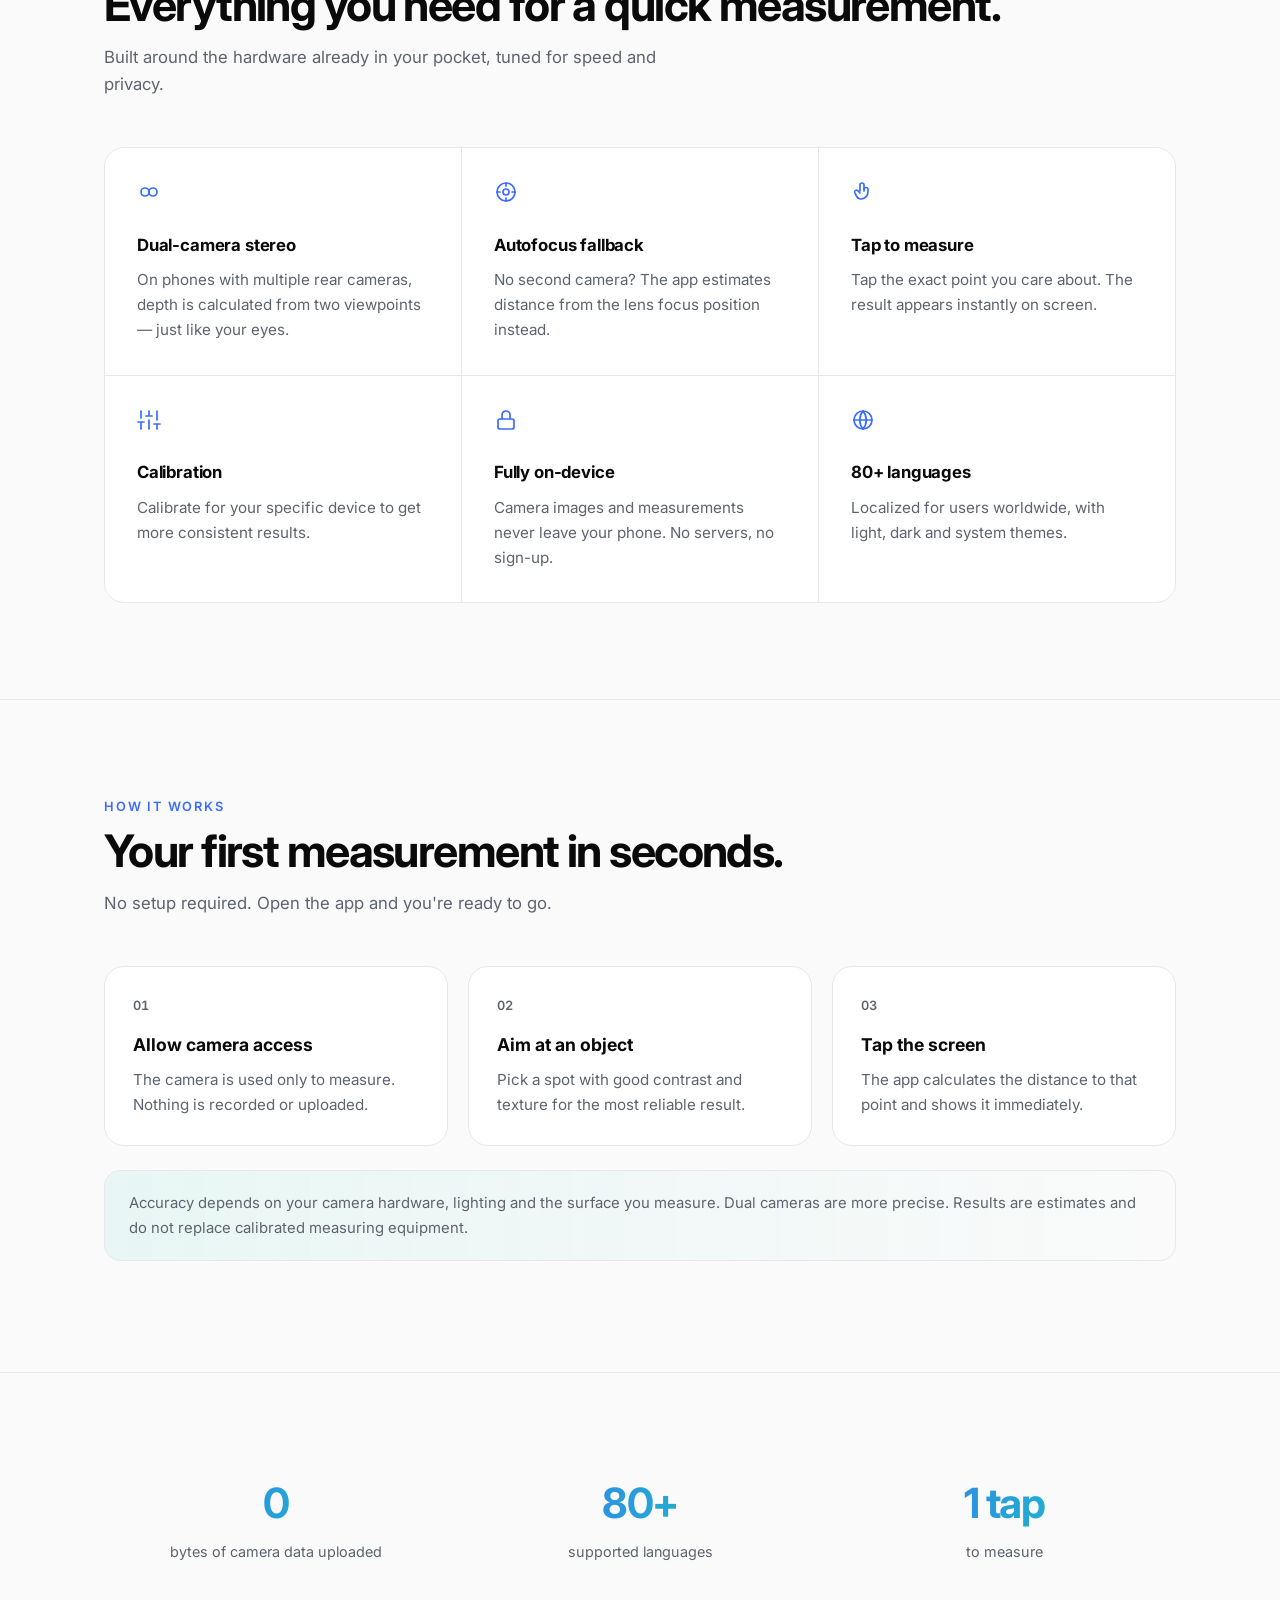
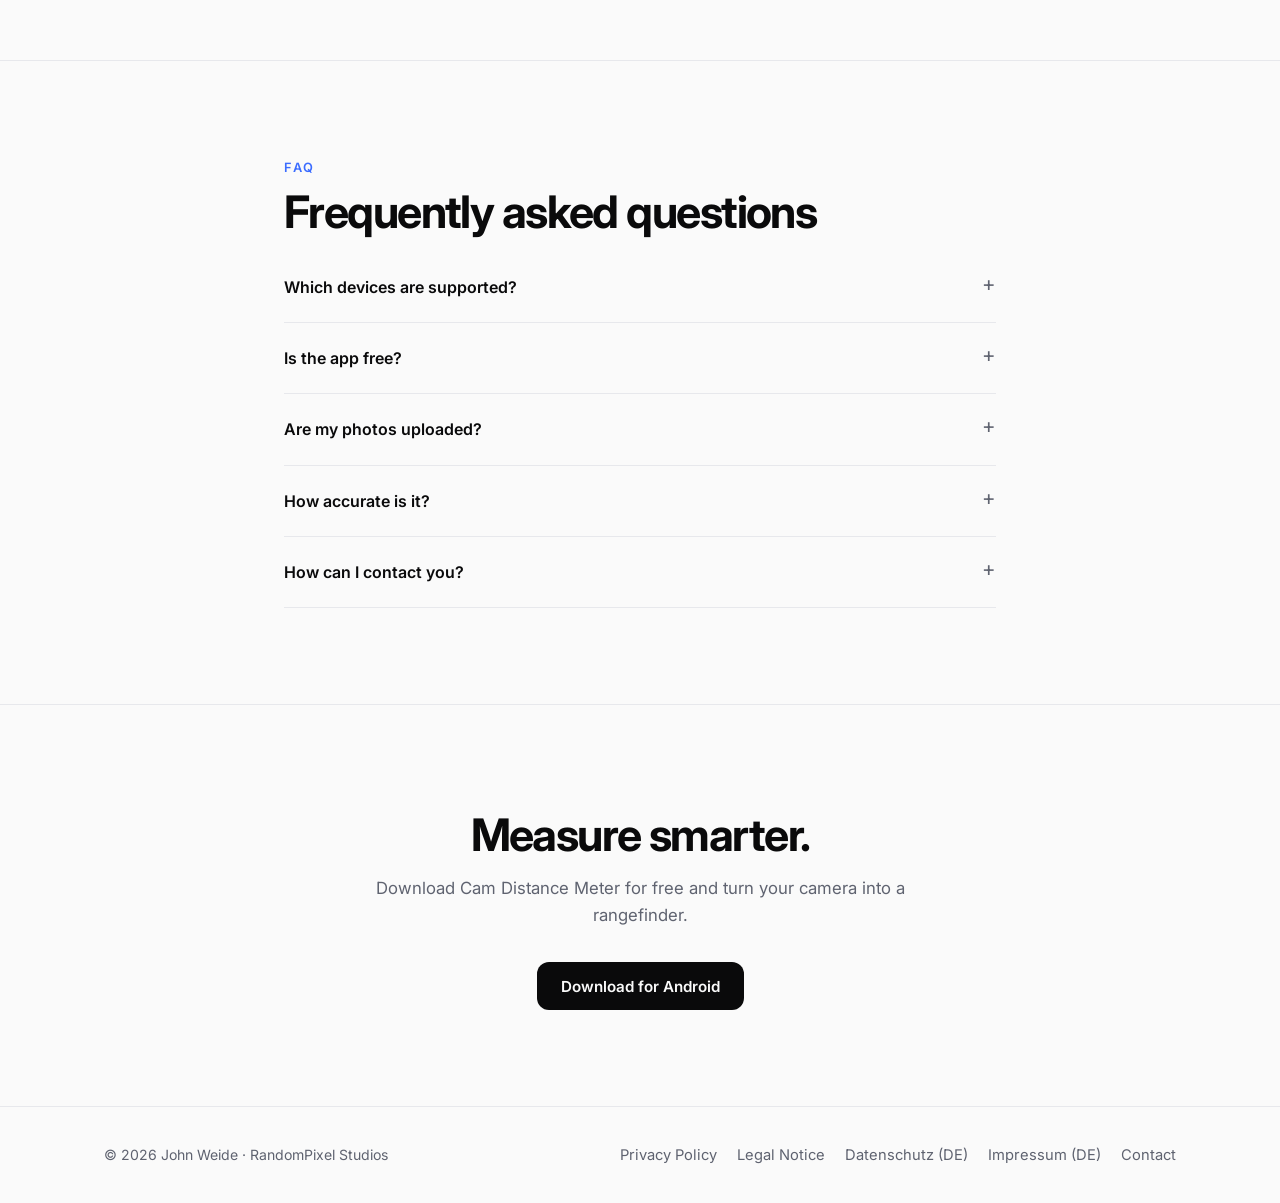
==== commit 85e2d52c: "Use real Play Store screenshots Co-Authored-By: Claude Opus 5.5 <noreply@anthropic.com>" ====
--- a/index.html
+++ b/index.html
@@ -4,7 +4,7 @@
 <meta name="description" content="Cam Distance Meter measures distances with your Android phone's camera using dual-camera stereo depth or autofocus. Everything runs on your device.">
 <link rel="icon" href="icon.png">
 <link rel="preconnect" href="https://fonts.googleapis.com"><link href="https://fonts.googleapis.com/css2?family=Inter:wght@400;500;600;700&display=swap" rel="stylesheet">
-<link rel="stylesheet" href="style.css"></head>
+<link rel="stylesheet" href="style.css?v=3"></head>
 <body>
 <header><div class="wrap"><a class="brand" href="#"><img src="icon.png" alt="">Cam Distance Meter</a>
 <nav><a href="#features">Features</a><a href="#how">How it works</a><a href="#faq">FAQ</a><a href="privacy.html">Privacy</a></nav>
@@ -15,8 +15,10 @@
 <h1>Point. Tap.<br><span class="grad">Know the distance.</span></h1>
 <p class="lead">Cam Distance Meter turns your phone's camera into a rangefinder. Aim at any object, tap the screen and get an instant estimate — no accessories, no account, no cloud.</p>
 <div class="cta"><a class="btn" href="https://play.google.com/store/apps/details?id=com.camdistancemeter"><svg viewBox="0 0 24 24" fill="currentColor"><path d="M4 2.8v18.4c0 .5.5.8.9.6L21 12.6c.4-.2.4-.9 0-1.2L4.9 2.2c-.4-.2-.9.1-.9.6z"/></svg>Download for Android</a><a class="btn ghost" href="#how">How it works</a></div></div>
-<div class="phone" aria-hidden="true"><div class="screen"><div class="notch"></div><div class="pulse"></div><div class="reticle"></div><div class="readout"><b>4.82 m</b><span>Dual camera</span></div></div></div>
+<div class="phone"><div class="screen"><img src="screenshot.png" alt="Cam Distance Meter measuring the distance to a wooden table: 0.47 m"></div></div>
 </div></div>
+
+<section class="showcase"><div class="wrap"><img src="banner.png" alt="Cam Distance Meter running on a phone in a living room" loading="lazy"></div></section>
 
 <section id="features"><div class="wrap"><div class="kicker">Features</div><h2>Everything you need for a quick measurement.</h2><p class="sub">Built around the hardware already in your pocket, tuned for speed and privacy.</p>
 <div class="grid">
@@ -53,5 +55,5 @@
 
 <section class="final"><div class="wrap"><h2>Measure smarter.</h2><p class="sub">Download Cam Distance Meter for free and turn your camera into a rangefinder.</p><a class="btn" href="https://play.google.com/store/apps/details?id=com.camdistancemeter">Download for Android</a></div></section>
 </main>
-<footer><div class="wrap"><span>© 2026 John Weide · RandomPixel Studios</span><nav><a href="privacy.html">Privacy Policy</a><a href="privacy.html#legal">Legal Notice</a><a href="datenschutz.html">Datenschutz (DE)</a><a href="impressum.html">Impressum (DE)</a><a href="mailto:randompixxelstudios@gmail.com">Contact</a></nav></div></footer>
+<footer><div class="wrap"><span>© 2026 John Weide · <a href="/">RandomPixel Studios</a></span><nav><a href="privacy.html">Privacy Policy</a><a href="privacy.html#legal">Legal Notice</a><a href="datenschutz.html">Datenschutz (DE)</a><a href="impressum.html">Impressum (DE)</a><a href="mailto:randompixxelstudios@gmail.com">Contact</a></nav></div></footer>
 </body></html>
--- a/style.css
+++ b/style.css
@@ -68,3 +68,7 @@
 .legal .switch{font-size:.88rem;margin:0 0 40px}
 @media(max-width:860px){.hero .wrap{grid-template-columns:1fr}.phone{width:240px}.grid,.steps{grid-template-columns:1fr}header nav{display:none}.hero{padding:64px 0}section{padding:72px 0}}
 @media(max-width:520px){.stats{grid-template-columns:1fr}}
+.screen img{display:block;width:100%;height:100%;object-fit:cover}
+.screen::after{display:none}
+.showcase{padding:0 0 96px;border-top:0}
+.showcase img{display:block;width:100%;border-radius:28px;border:1px solid var(--line);box-shadow:0 40px 80px -40px rgba(0,0,0,.45)}
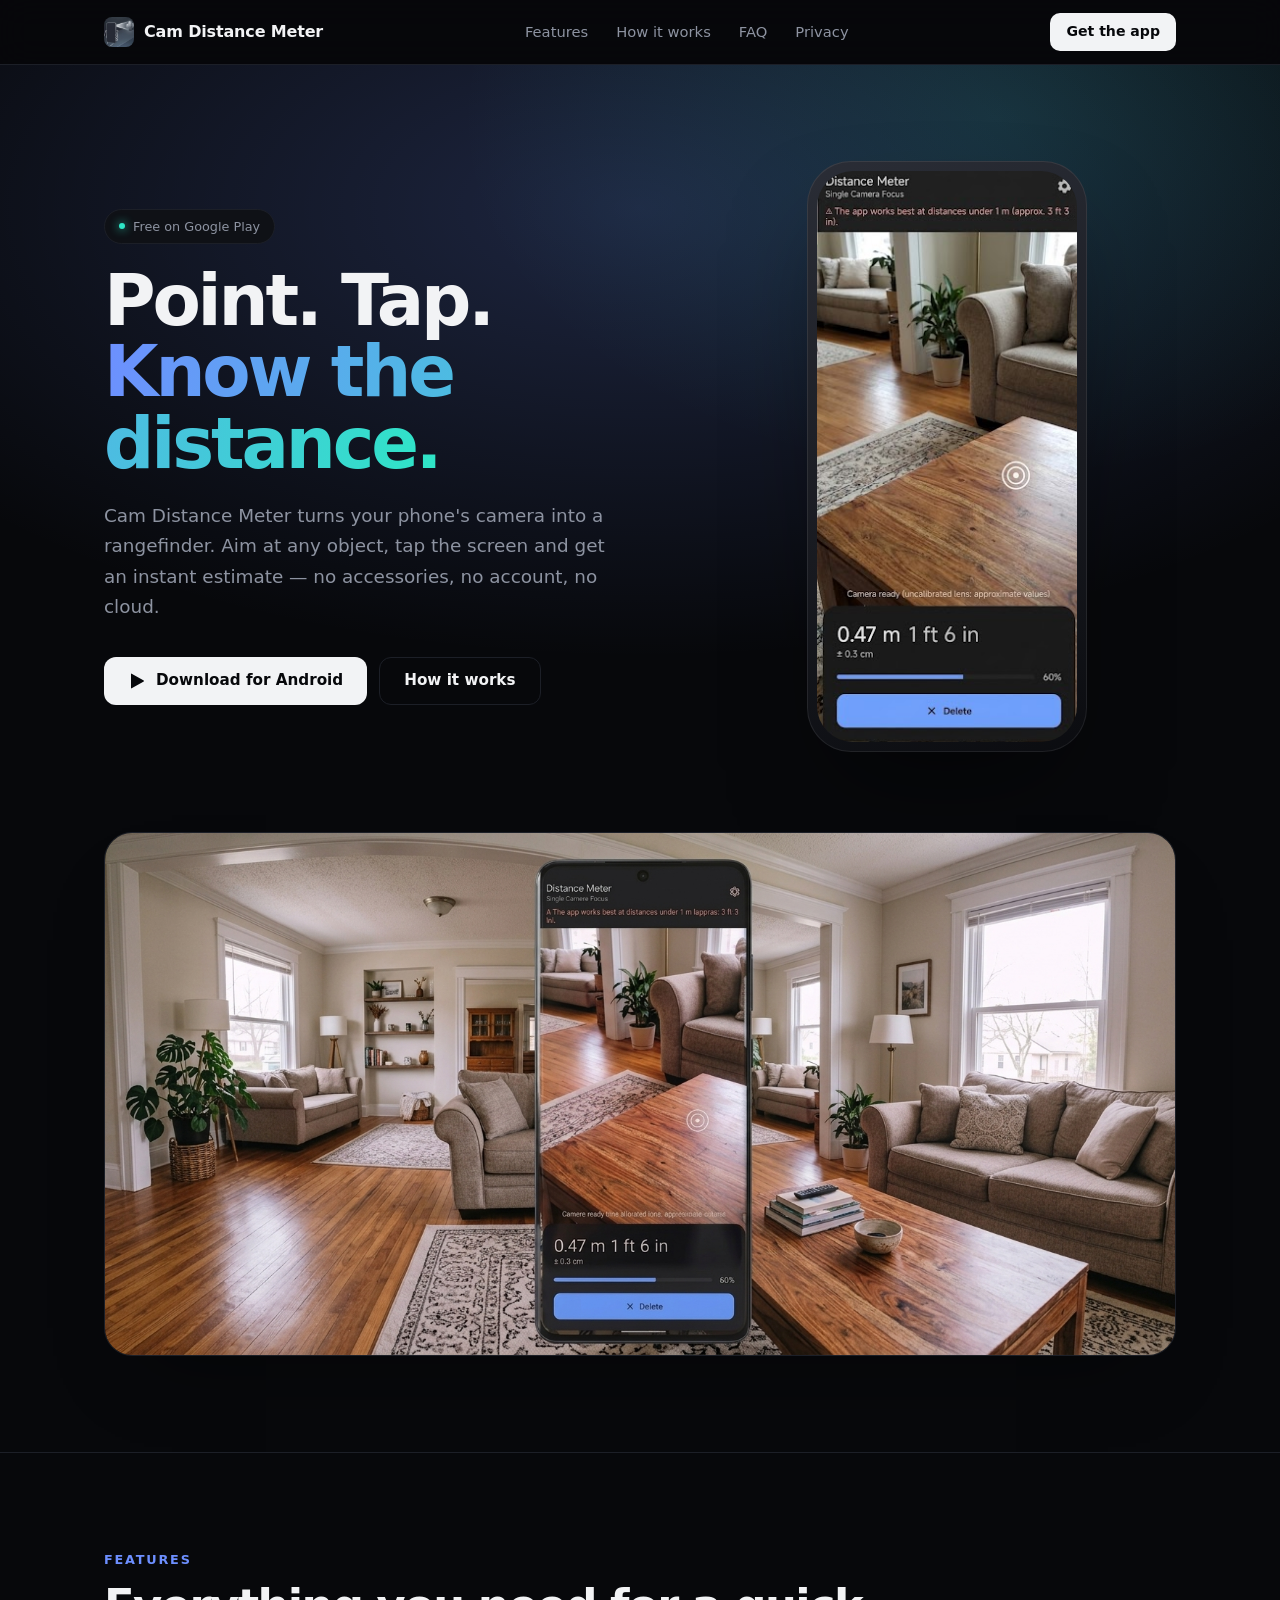
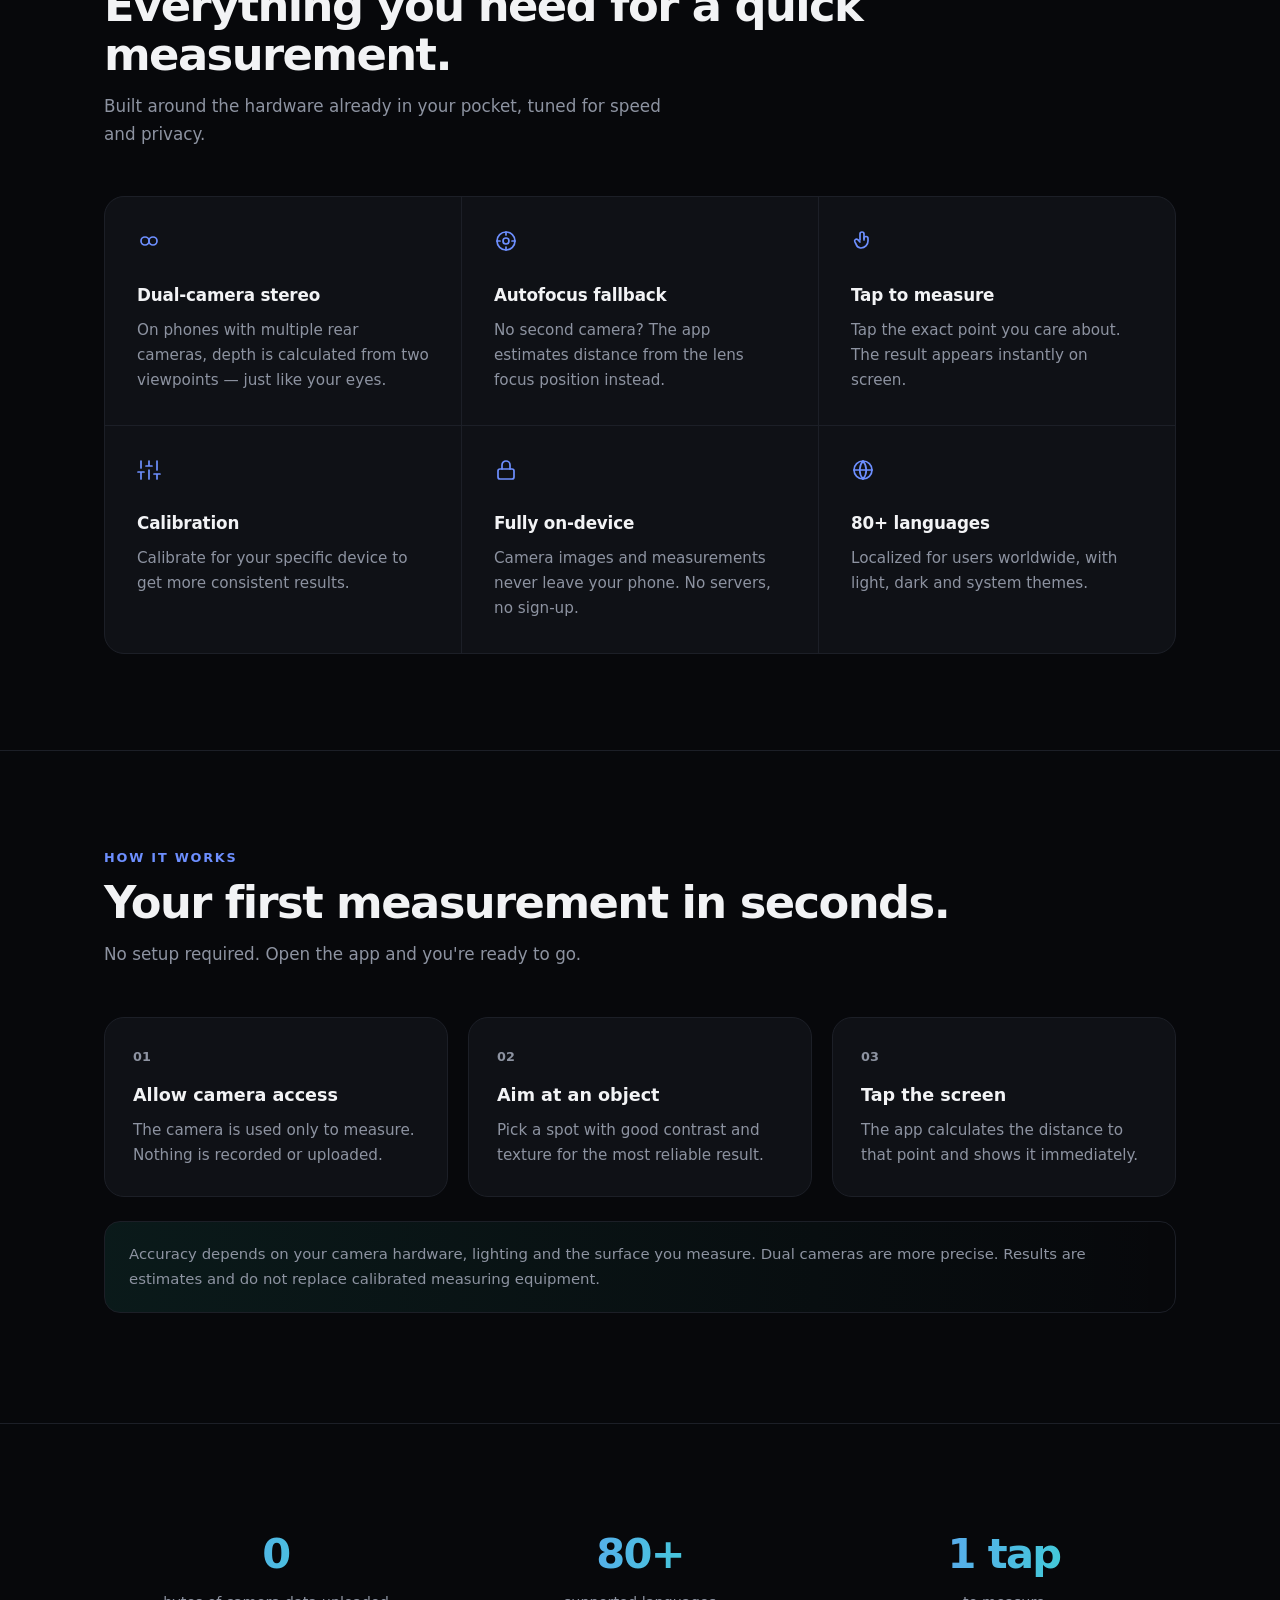
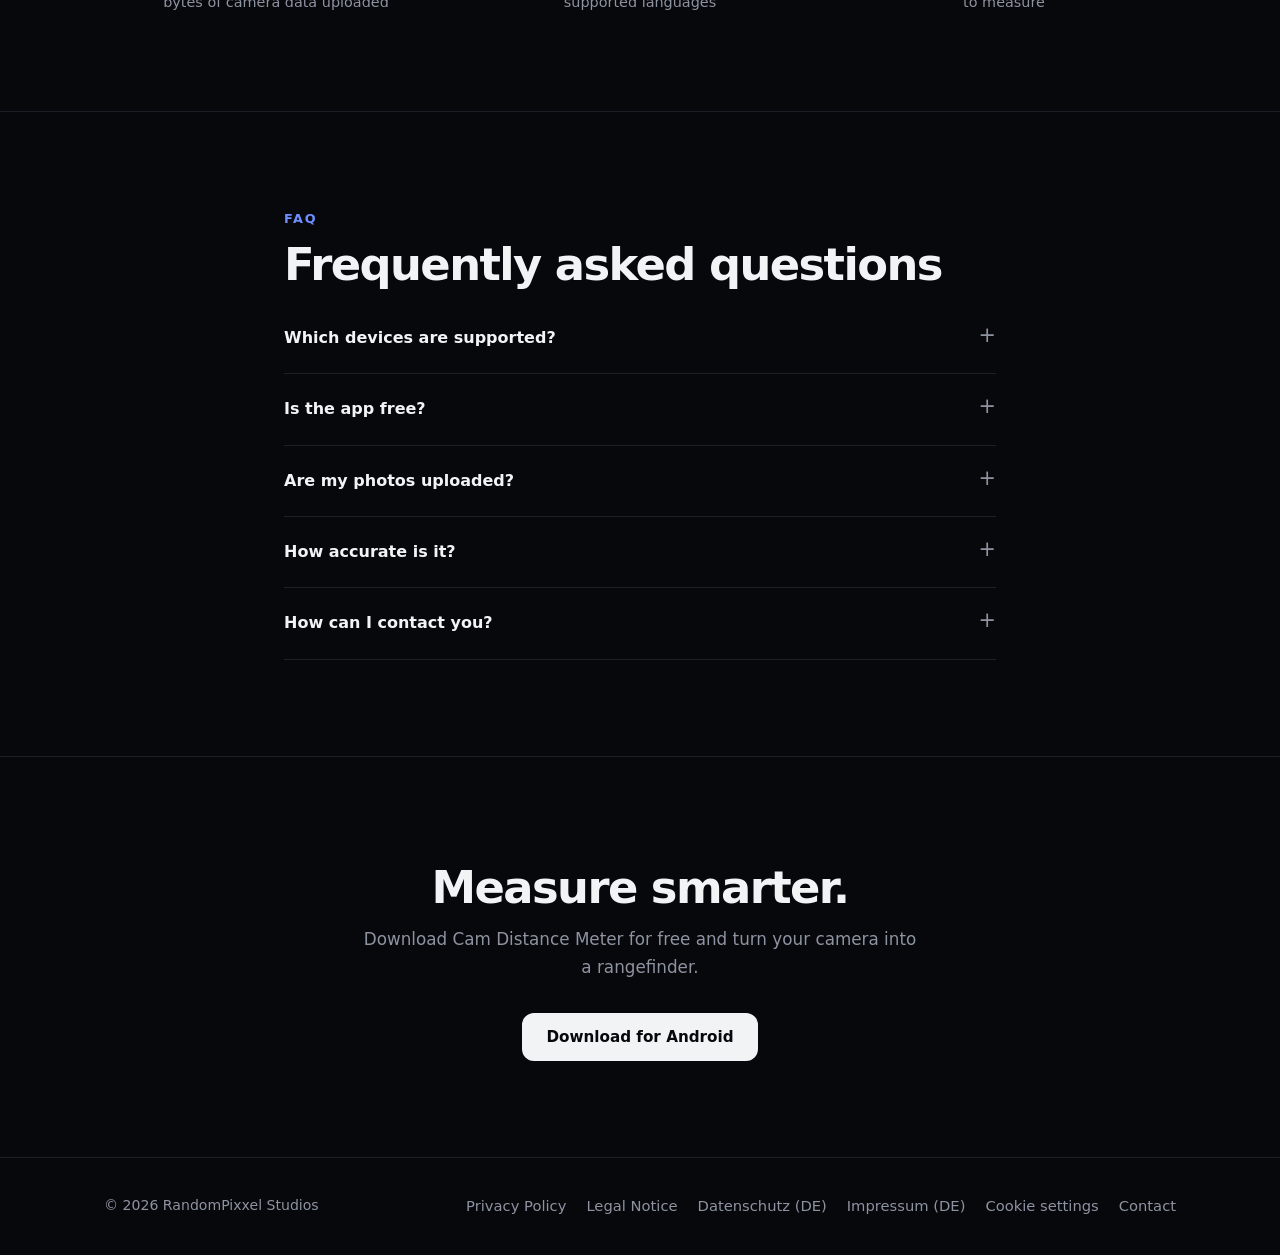
==== commit 5a2abaf1: "Dark redesign, X To Xray, legal tabs, consent banner, self-hosted fonts Co-Authored-By: Claude Opus " ====
--- a/index.html
+++ b/index.html
@@ -3,8 +3,8 @@
 <title>Cam Distance Meter – Measure distance with your camera</title>
 <meta name="description" content="Cam Distance Meter measures distances with your Android phone's camera using dual-camera stereo depth or autofocus. Everything runs on your device.">
 <link rel="icon" href="icon.png">
-<link rel="preconnect" href="https://fonts.googleapis.com"><link href="https://fonts.googleapis.com/css2?family=Inter:wght@400;500;600;700&display=swap" rel="stylesheet">
-<link rel="stylesheet" href="style.css?v=3"></head>
+<link rel="stylesheet" href="/assets/fonts.css"><meta name="theme-color" content="#07080b">
+<link rel="stylesheet" href="style.css?v=4"><script src="/assets/consent.js?v=1" defer></script></head>
 <body>
 <header><div class="wrap"><a class="brand" href="#"><img src="icon.png" alt="">Cam Distance Meter</a>
 <nav><a href="#features">Features</a><a href="#how">How it works</a><a href="#faq">FAQ</a><a href="privacy.html">Privacy</a></nav>
@@ -55,5 +55,5 @@
 
 <section class="final"><div class="wrap"><h2>Measure smarter.</h2><p class="sub">Download Cam Distance Meter for free and turn your camera into a rangefinder.</p><a class="btn" href="https://play.google.com/store/apps/details?id=com.camdistancemeter">Download for Android</a></div></section>
 </main>
-<footer><div class="wrap"><span>© 2026 John Weide · <a href="/">RandomPixel Studios</a></span><nav><a href="privacy.html">Privacy Policy</a><a href="privacy.html#legal">Legal Notice</a><a href="datenschutz.html">Datenschutz (DE)</a><a href="impressum.html">Impressum (DE)</a><a href="mailto:randompixxelstudios@gmail.com">Contact</a></nav></div></footer>
+<footer><div class="wrap"><span>© 2026 <a href="/">RandomPixxel Studios</a></span><nav><a href="privacy.html">Privacy Policy</a><a href="privacy.html#legal">Legal Notice</a><a href="datenschutz.html">Datenschutz (DE)</a><a href="impressum.html">Impressum (DE)</a><a href="#" data-cookie-settings>Cookie settings</a><a href="mailto:randompixxelstudios@gmail.com">Contact</a></nav></div></footer>
 </body></html>
--- a/style.css
+++ b/style.css
@@ -1,5 +1,4 @@
-:root{--bg:#fafafa;--bg2:#fff;--fg:#0a0a0b;--muted:#5f6370;--line:#e7e8ec;--accent:#3b6cff;--accent2:#14d3b4;--glow:rgba(59,108,255,.18)}
-@media (prefers-color-scheme:dark){:root{--bg:#07080b;--bg2:#0f1116;--fg:#f2f3f5;--muted:#8d93a1;--line:#1c1f27;--accent:#6d8fff;--accent2:#2ee6c6;--glow:rgba(109,143,255,.22)}}
+:root{--bg:#07080b;--bg2:#0f1116;--fg:#f2f3f5;--muted:#8d93a1;--line:#1c1f27;--accent:#6d8fff;--accent2:#2ee6c6;--glow:rgba(109,143,255,.22);color-scheme:dark}
 *{box-sizing:border-box}html{scroll-behavior:smooth}
 body{margin:0;background:var(--bg);color:var(--fg);font:16px/1.65 "Inter",system-ui,-apple-system,"Segoe UI",Roboto,sans-serif;-webkit-font-smoothing:antialiased}
 a{color:inherit}
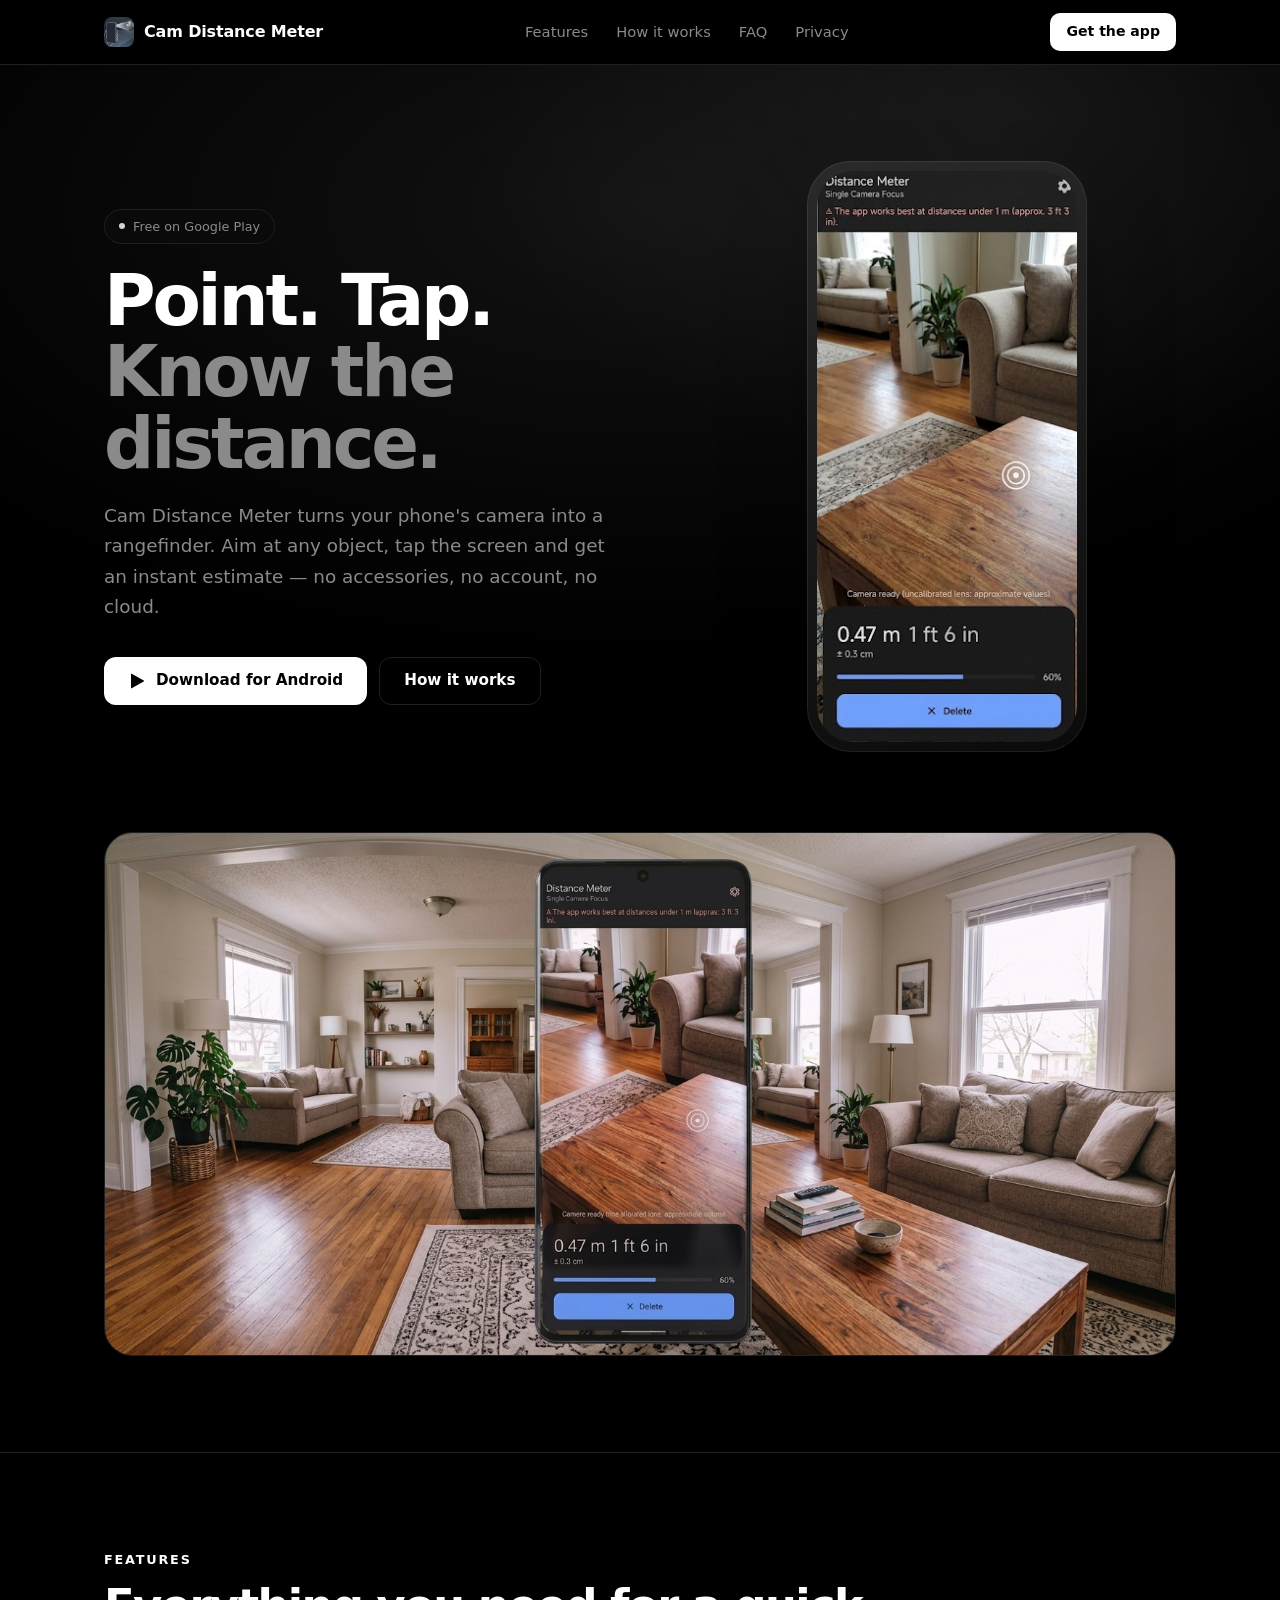
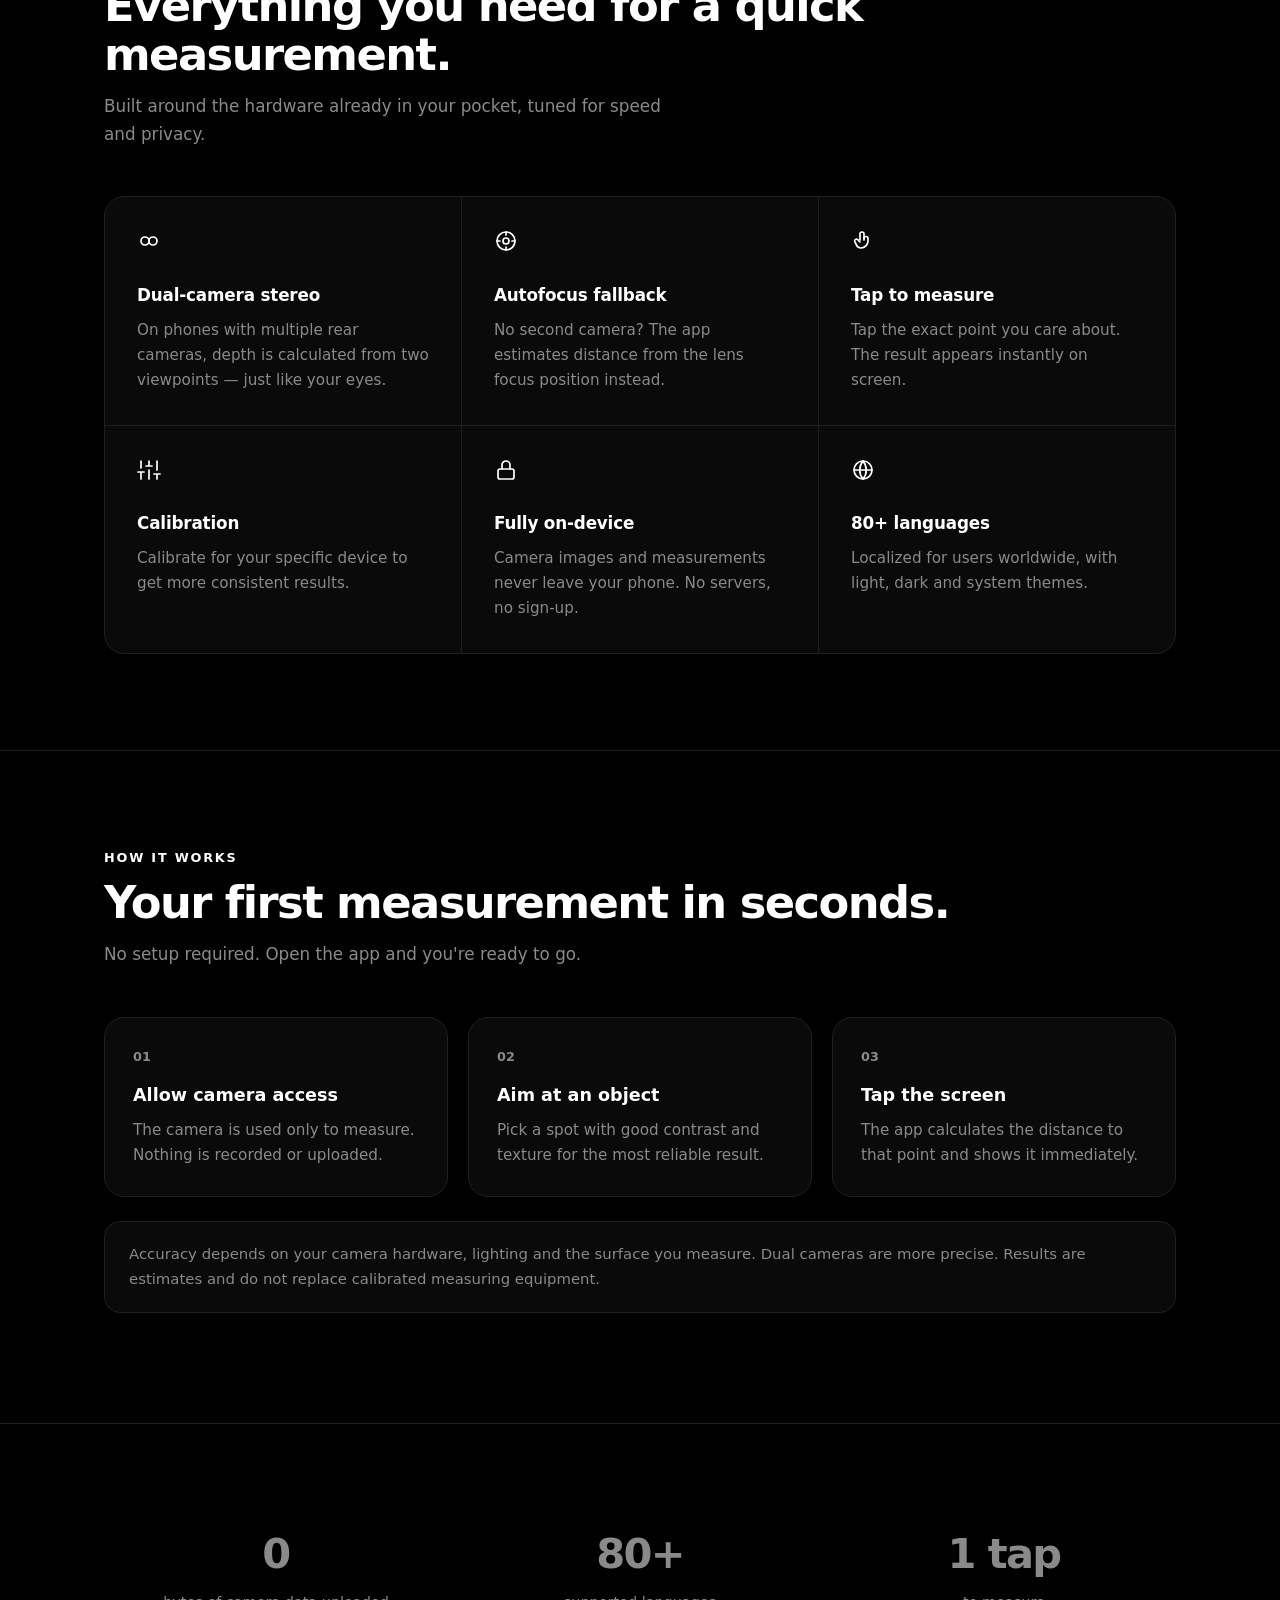
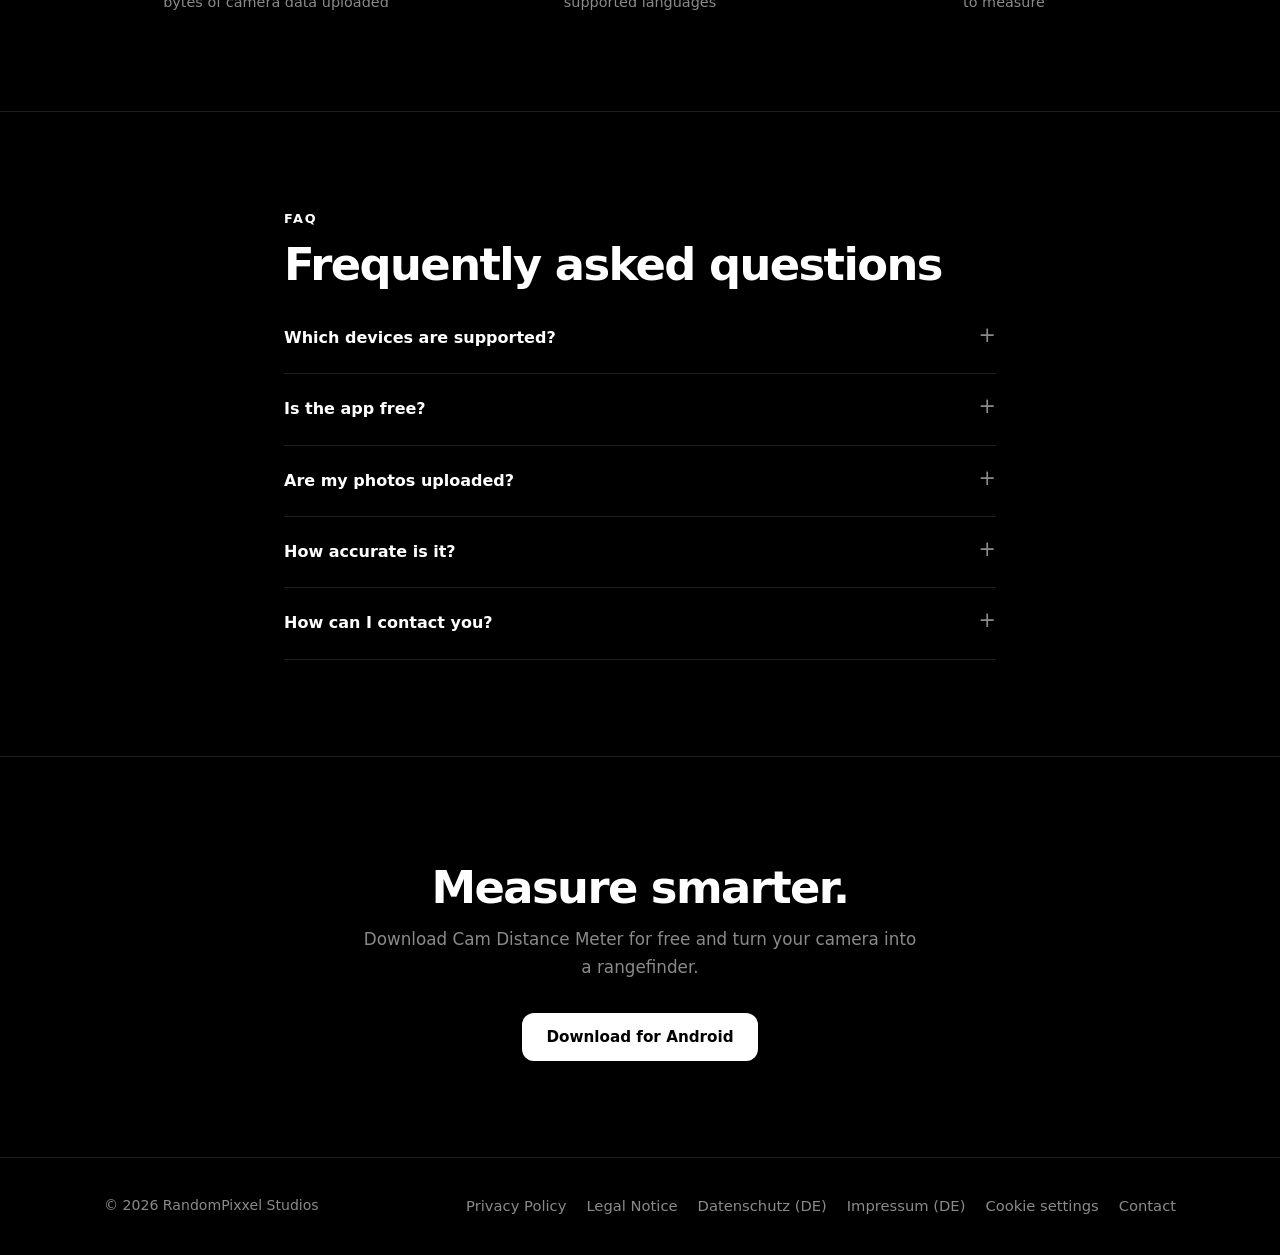
==== commit 634c9e54: "Black and white design, Minecraft notice Co-Authored-By: Claude Opus 5.5 <noreply@anthropic.com>" ====
--- a/index.html
+++ b/index.html
@@ -4,7 +4,7 @@
 <meta name="description" content="Cam Distance Meter measures distances with your Android phone's camera using dual-camera stereo depth or autofocus. Everything runs on your device.">
 <link rel="icon" href="icon.png">
 <link rel="stylesheet" href="/assets/fonts.css"><meta name="theme-color" content="#07080b">
-<link rel="stylesheet" href="style.css?v=4"><script src="/assets/consent.js?v=1" defer></script></head>
+<link rel="stylesheet" href="style.css?v=5"><script src="/assets/consent.js?v=2" defer></script></head>
 <body>
 <header><div class="wrap"><a class="brand" href="#"><img src="icon.png" alt="">Cam Distance Meter</a>
 <nav><a href="#features">Features</a><a href="#how">How it works</a><a href="#faq">FAQ</a><a href="privacy.html">Privacy</a></nav>
--- a/style.css
+++ b/style.css
@@ -1,4 +1,4 @@
-:root{--bg:#07080b;--bg2:#0f1116;--fg:#f2f3f5;--muted:#8d93a1;--line:#1c1f27;--accent:#6d8fff;--accent2:#2ee6c6;--glow:rgba(109,143,255,.22);color-scheme:dark}
+:root{--bg:#000000;--bg2:#0a0a0a;--fg:#ffffff;--muted:#8a8a8a;--line:#1f1f1f;--accent:#ffffff;--accent2:#d4d4d8;--glow:rgba(255,255,255,.07);color-scheme:dark}
 *{box-sizing:border-box}html{scroll-behavior:smooth}
 body{margin:0;background:var(--bg);color:var(--fg);font:16px/1.65 "Inter",system-ui,-apple-system,"Segoe UI",Roboto,sans-serif;-webkit-font-smoothing:antialiased}
 a{color:inherit}
@@ -13,15 +13,15 @@
 .btn.ghost{background:transparent;color:var(--fg);border:1px solid var(--line)}
 .btn.sm{height:38px;padding:0 16px;font-size:.88rem;border-radius:10px}
 .hero{position:relative;overflow:hidden;padding:96px 0 80px}
-.hero::before{content:"";position:absolute;inset:-40% -20% auto;height:900px;background:radial-gradient(closest-side,var(--glow),transparent),radial-gradient(closest-side at 70% 40%,color-mix(in srgb,var(--accent2) 14%,transparent),transparent);pointer-events:none}
+.hero::before{content:"";position:absolute;inset:-40% -20% auto;height:900px;background:radial-gradient(closest-side,var(--glow),transparent),radial-gradient(closest-side at 70% 40%,rgba(255,255,255,.06),transparent);pointer-events:none}
 .hero .wrap{position:relative;display:grid;grid-template-columns:1.1fr .9fr;gap:56px;align-items:center}
 .eyebrow{display:inline-flex;align-items:center;gap:8px;font-size:.8rem;font-weight:500;color:var(--muted);border:1px solid var(--line);border-radius:999px;padding:6px 14px;background:var(--bg2)}
-.eyebrow i{width:6px;height:6px;border-radius:50%;background:var(--accent2);box-shadow:0 0 10px var(--accent2)}
+.eyebrow i{width:6px;height:6px;border-radius:50%;background:var(--accent2)}
 h1{font-size:clamp(2.6rem,6vw,4.4rem);line-height:1.02;letter-spacing:-.045em;font-weight:700;margin:22px 0 20px}
-.grad{background:linear-gradient(100deg,var(--accent),var(--accent2));-webkit-background-clip:text;background-clip:text;color:transparent}
+.grad{color:var(--muted)}
 .lead{font-size:1.15rem;color:var(--muted);max-width:520px;margin:0 0 34px}
 .cta{display:flex;gap:12px;flex-wrap:wrap}
-.phone{justify-self:center;width:280px;aspect-ratio:9/19;border-radius:44px;padding:10px;background:linear-gradient(160deg,#2a2d36,#0b0c10);box-shadow:0 50px 100px -30px rgba(0,0,0,.5),inset 0 0 0 1px rgba(255,255,255,.08)}
+.phone{justify-self:center;width:280px;aspect-ratio:9/19;border-radius:44px;padding:10px;background:linear-gradient(160deg,#2a2a2a,#0a0a0a);box-shadow:0 50px 100px -30px rgba(0,0,0,.5),inset 0 0 0 1px rgba(255,255,255,.08)}
 .screen{position:relative;height:100%;border-radius:36px;overflow:hidden;background:radial-gradient(120% 70% at 50% 30%,#3a4660,#141821 60%,#090a0e)}
 .screen::after{content:"";position:absolute;inset:auto 0 0;height:45%;background:linear-gradient(transparent,rgba(0,0,0,.55))}
 .reticle{position:absolute;left:50%;top:42%;width:96px;height:96px;transform:translate(-50%,-50%);border:1.5px solid rgba(255,255,255,.85);border-radius:50%}
@@ -45,7 +45,7 @@
 .step{padding:28px;border:1px solid var(--line);border-radius:20px;background:var(--bg2)}
 .step .n{font-size:.8rem;font-weight:600;color:var(--muted);font-variant-numeric:tabular-nums}
 .step h3{margin:14px 0 8px;font-size:1.1rem}.step p{margin:0;color:var(--muted);font-size:.95rem}
-.callout{margin-top:24px;padding:20px 24px;border-radius:16px;border:1px solid var(--line);color:var(--muted);font-size:.93rem;background:linear-gradient(90deg,color-mix(in srgb,var(--accent2) 8%,transparent),transparent)}
+.callout{margin-top:24px;padding:20px 24px;border-radius:16px;border:1px solid var(--line);color:var(--muted);font-size:.93rem;background:var(--bg2)}
 .stats{display:grid;grid-template-columns:repeat(3,1fr);gap:20px;text-align:center}
 .stats b{display:block;font-size:2.6rem;letter-spacing:-.04em}.stats span{color:var(--muted);font-size:.9rem}
 .faq{max-width:760px}
